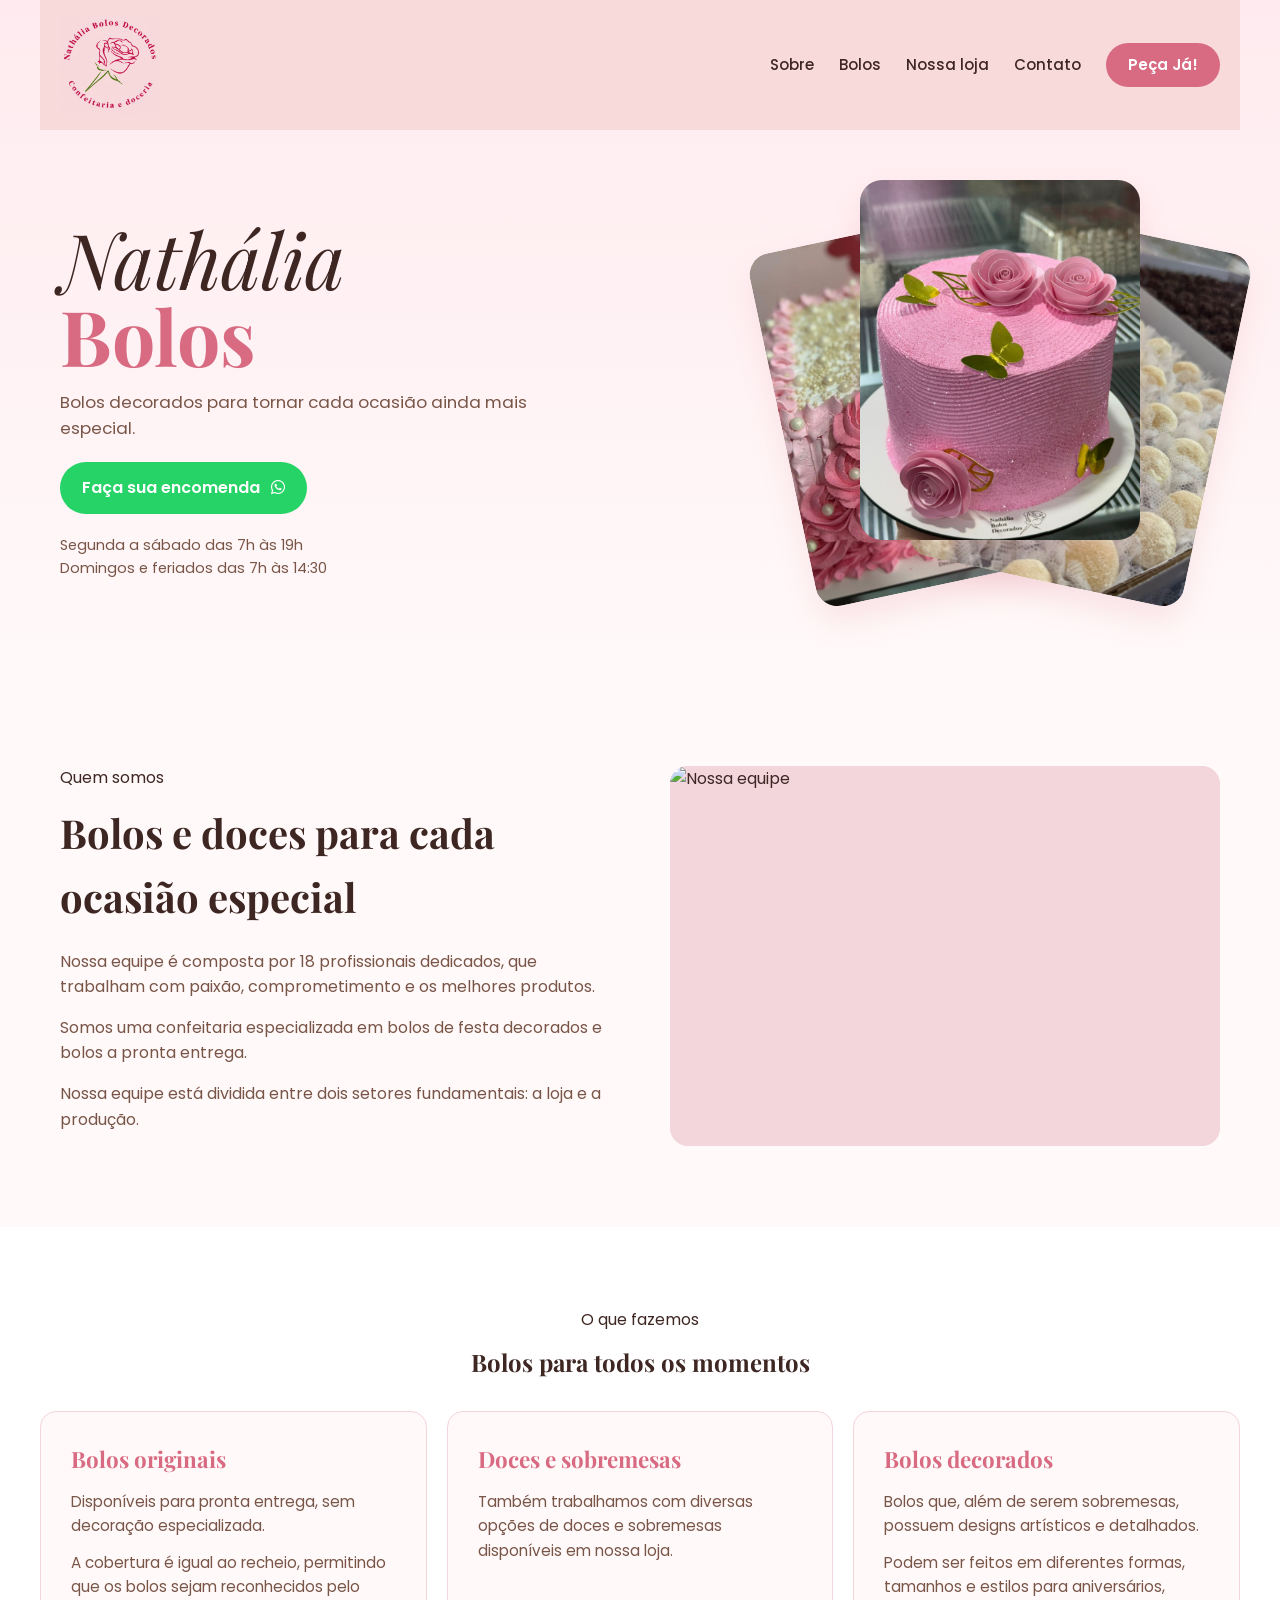
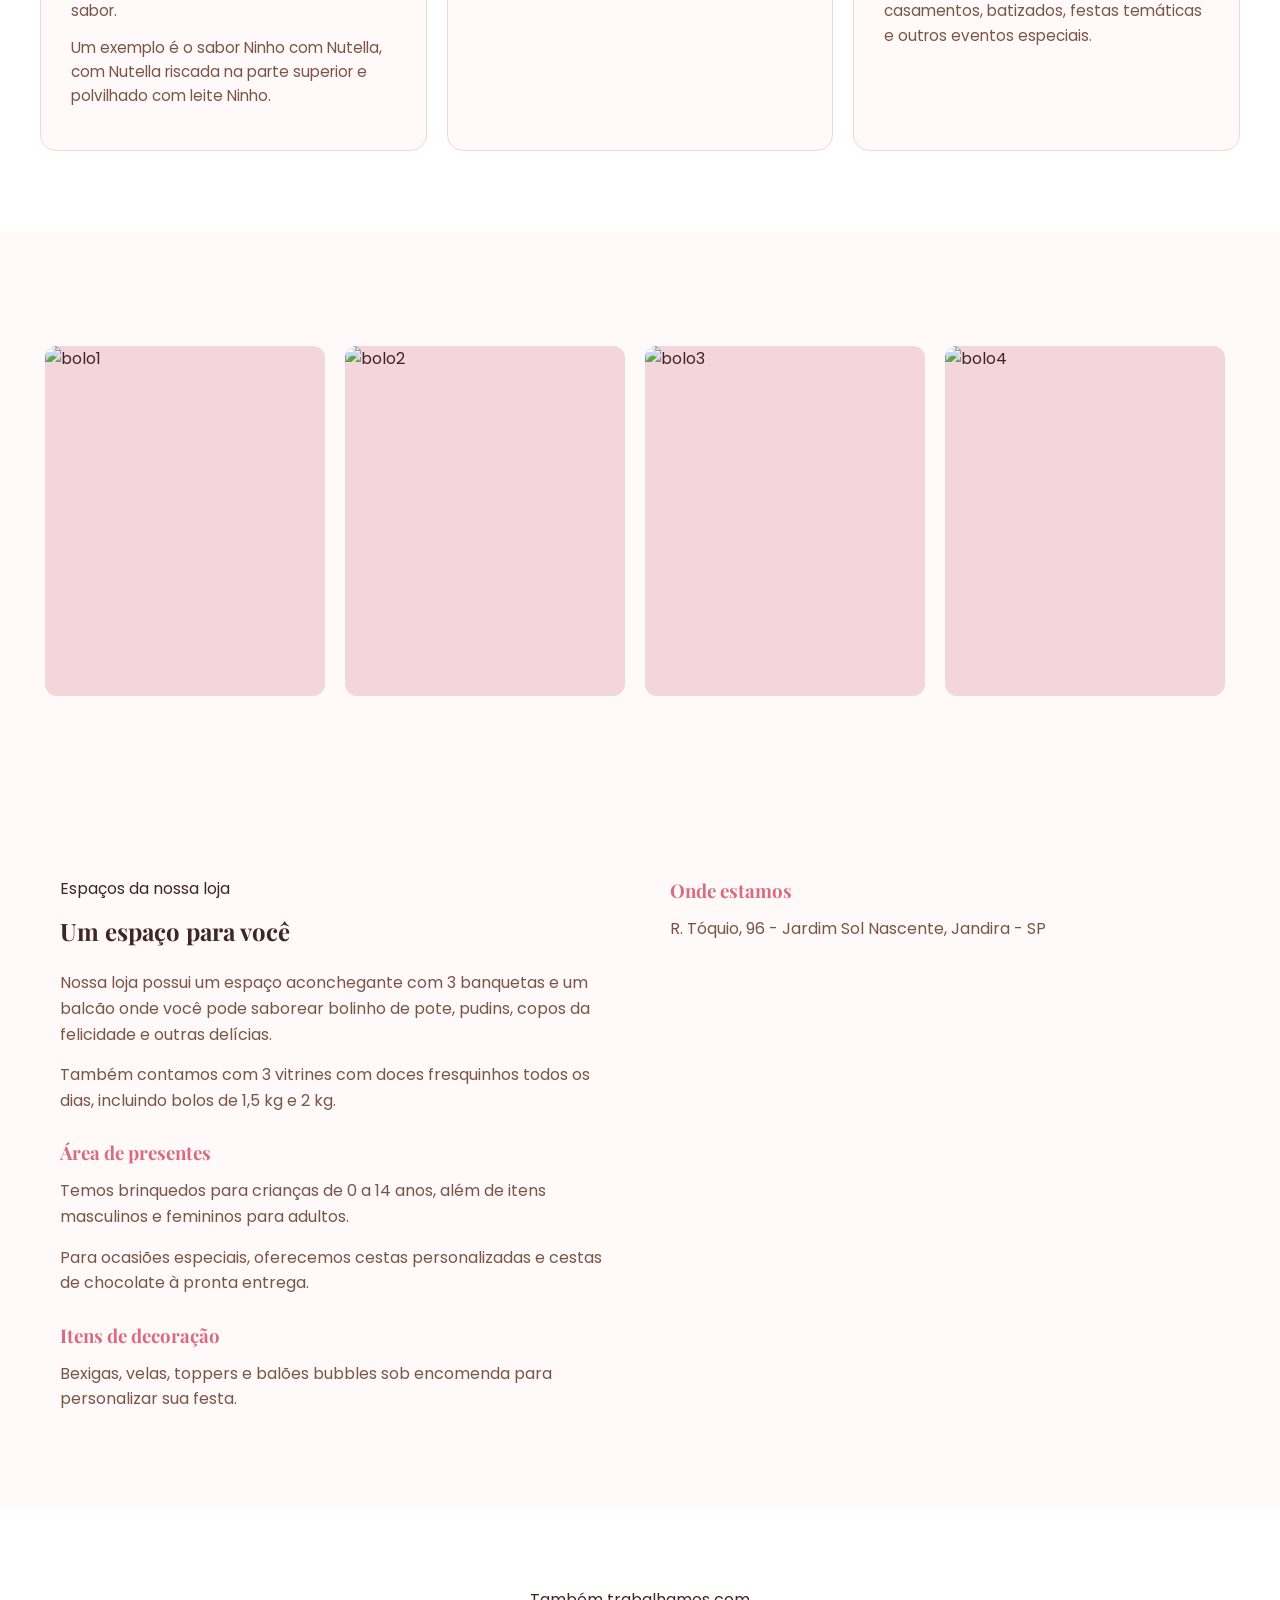
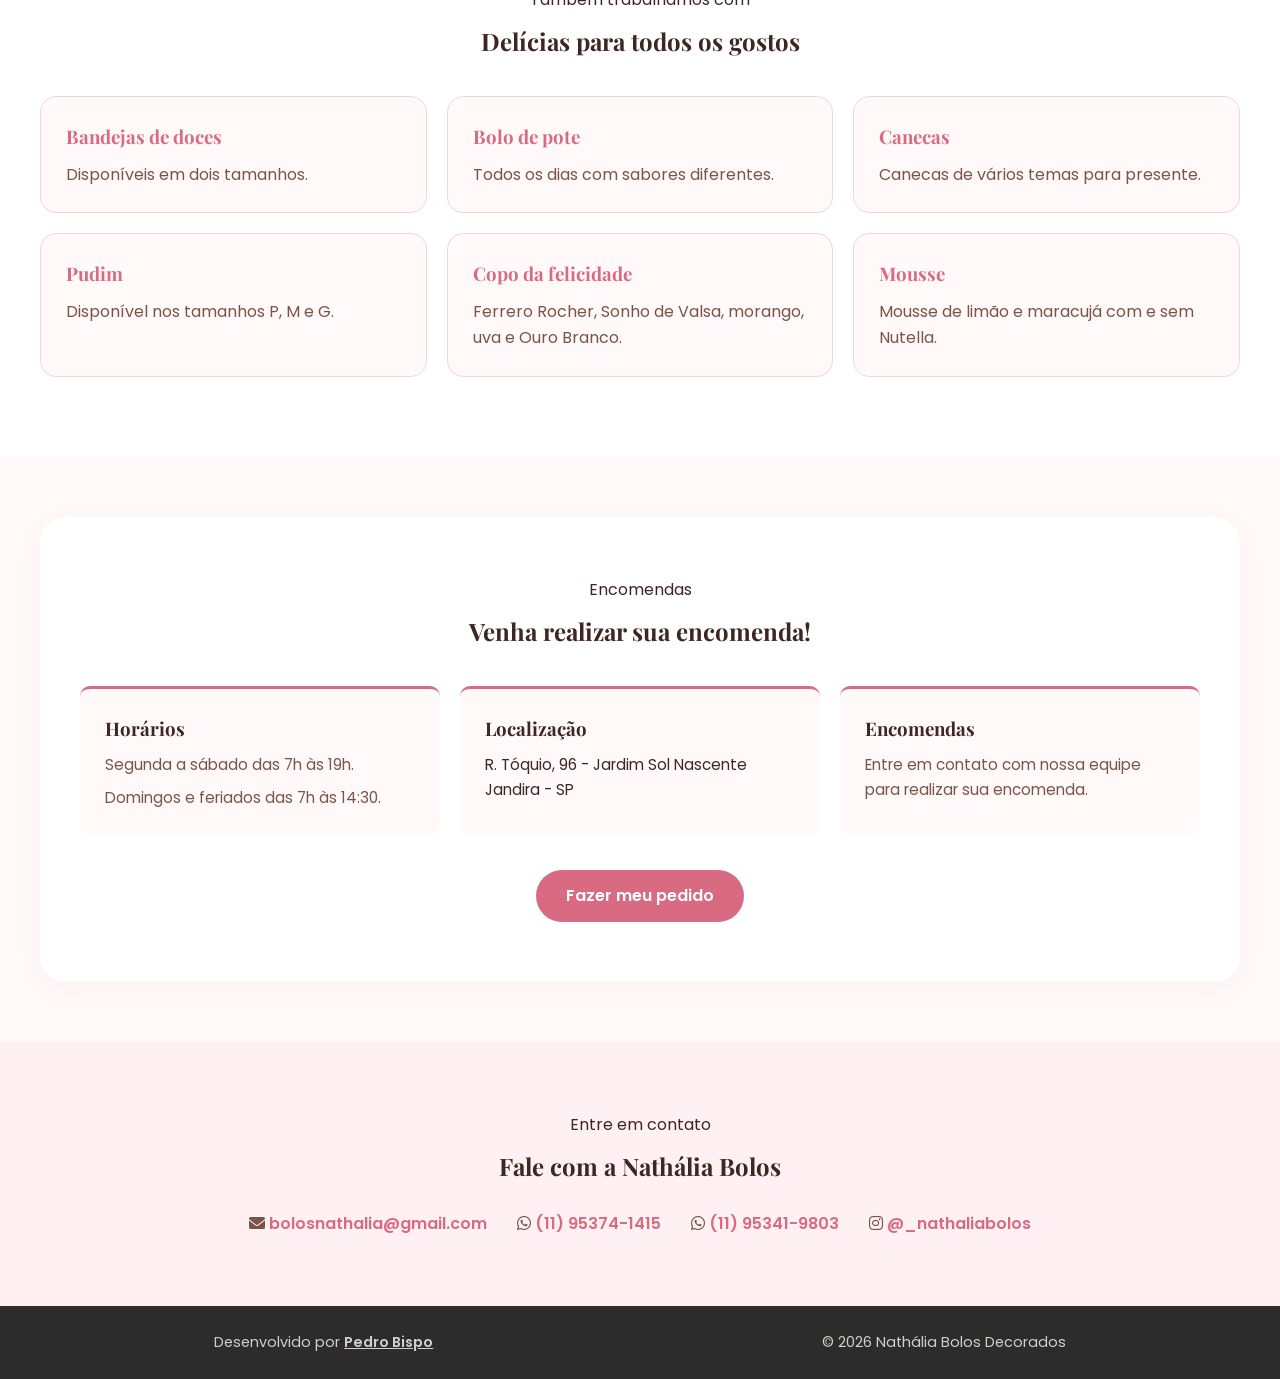
==== index.html @ 6de752cf "reponsividade de .cakes" ====
<!DOCTYPE html>
<html lang="pt-br">

<head>
    <meta charset="UTF-8">
    <meta name="viewport" content="width=device-width, initial-scale=1.0">
    <title>Nathália Bolos Decorados</title>
    <link rel="icon" href="assets/nathalia-bolos-favicon.ico">
    <link rel="stylesheet" href="css/index.css">
    <link rel="stylesheet" href="https://cdnjs.cloudflare.com/ajax/libs/font-awesome/6.0.0-beta3/css/all.min.css">
</head>

<body>

    <header>
        <nav class="navbar-container">
            <div>
                <img src="assets/logo.png" alt="Nathália Bolos" width="100px">
            </div>
            <div>
                <a class="link" href="#sobre">Sobre</a>
                <a class="link" href="#bolos">Bolos</a>
                <a class="link" href="#loja">Nossa loja</a>
                <a class="link" href="#contato">Contato</a>
                <a class="link link-accent" href="#pedido">Peça Já!</a>
            </div>
        </nav>

        <section class="hero">
            <div>
                <div class="hero-tittle">
                    <span>Nathália</span>
                    <span>Bolos</span>
                </div>

                <p>Bolos decorados para tornar cada ocasião ainda mais especial.</p>

                <a class="hero-cta" href="https://wa.me/5511953741415">
                    <div>
                        <p>Faça sua encomenda <i class="fab fa-whatsapp"></i></p>
                    </div>
                </a>

                <p>
                    Segunda a sábado das 7h às 19h<br>
                    Domingos e feriados das 7h às 14:30
                </p>
            </div>

            <div class="hero-cakes">
                <img src="assets/bolo-hero1.png" alt="Bolo decorado">
                <img src="assets/bolo-hero2.png" alt="Bolo decorado">
                <img src="assets/bolo-hero3.png" alt="Bolo decorado">
            </div>
        </section>
    </header>

    <main>
        <!-- SOBRE -->
        <section id="sobre" class="about">
            <div>
                <span>Quem somos</span>
                <h1>Bolos e doces para cada ocasião especial</h1>

                <p>
                    Nossa equipe é composta por 18 profissionais dedicados, que trabalham
                    com paixão, comprometimento e os melhores produtos.
                </p>
                <p>Somos uma confeitaria especializada em bolos de festa decorados e bolos a pronta entrega.</p>
                <p>Nossa equipe está dividida entre dois setores fundamentais: a loja e a produção.</p>
            </div>

            <img src="" alt="Nossa equipe">
        </section>

        <!-- BOLOS -->
        <section id="bolos" class="cakes">
            <span>O que fazemos</span>
            <h2>Bolos para todos os momentos</h2>

            <div>
                <article>
                    <h3>Bolos originais</h3>
                    <p>Disponíveis para pronta entrega, sem decoração especializada.</p>
                    <p>A cobertura é igual ao recheio, permitindo que os bolos sejam reconhecidos pelo sabor.</p>
                    <p>
                        Um exemplo é o sabor Ninho com Nutella, com Nutella riscada
                        na parte superior e polvilhado com leite Ninho.
                    </p>
                </article>

                <article>
                    <h3>Doces e sobremesas</h3>
                    <p>Também trabalhamos com diversas opções de doces e sobremesas disponíveis em nossa loja.</p>
                </article>

                <article>
                    <h3>Bolos decorados</h3>
                    <p>Bolos que, além de serem sobremesas, possuem designs artísticos e detalhados.</p>
                    <p>
                        Podem ser feitos em diferentes formas, tamanhos e estilos para aniversários,
                        casamentos, batizados, festas temáticas e outros eventos especiais.
                    </p>
                </article>
            </div>
        </section>

        <!-- NOSSA LOJA -->
        <section id="loja" class="gallery">

            <div>
                <img src="" alt="bolo1">
                <img src="" alt="bolo2">
                <img src="" alt="bolo3">
                <img src="" alt="bolo4">
            </div>
        </section>

        <!-- INFORMAÇÕES DA LOJA -->
        <section class="info">
            <div>
                <span>Espaços da nossa loja</span>
                <h2>Um espaço para você</h2>
                <p>
                    Nossa loja possui um espaço aconchegante com 3 banquetas e um balcão
                    onde você pode saborear bolinho de pote, pudins, copos da felicidade e outras delícias.
                </p>
                <p>
                    Também contamos com 3 vitrines com doces fresquinhos todos os dias,
                    incluindo bolos de 1,5 kg e 2 kg.
                </p>

                <h3>Área de presentes</h3>
                <p>
                    Temos brinquedos para crianças de 0 a 14 anos, além de itens
                    masculinos e femininos para adultos.
                </p>
                <p>
                    Para ocasiões especiais, oferecemos cestas personalizadas e
                    cestas de chocolate à pronta entrega.
                </p>

                <h3>Itens de decoração</h3>
                <p>Bexigas, velas, toppers e balões bubbles sob encomenda para personalizar sua festa.</p>
            </div>

            <div class="store-map">
                <h3>Onde estamos</h3>
                <p>R. Tóquio, 96 - Jardim Sol Nascente, Jandira - SP</p>

                <iframe
                    src="https://canva-embed.com/api/iframe?url=https%3A%2F%2Fwww.google.com%2Fmaps%3Fq%3Dplace_id%3AChIJsZIQkUkBz5QR0mC6Tm_kxTg&amp;key=462812a26b593f2dbfbfcbb14f6d699a"
                    title="Localização da Nathália Bolos"
                    width="100%"
                    height="400"
                    style="border: 0"
                    loading="lazy"
                    referrerpolicy="no-referrer-when-downgrade"
                    sandbox="allow-same-origin allow-scripts allow-popups allow-forms allow-popups-to-escape-sandbox">
                </iframe>
            </div>
        </section>

        <!-- PRODUTOS -->
        <section class="products">
            <span>Também trabalhamos com</span>
            <h2>Delícias para todos os gostos</h2>

            <div>
                <article>
                    <h3>Bandejas de doces</h3>
                    <p>Disponíveis em dois tamanhos.</p>
                </article>

                <article>
                    <h3>Bolo de pote</h3>
                    <p>Todos os dias com sabores diferentes.</p>
                </article>

                <article>
                    <h3>Canecas</h3>
                    <p>Canecas de vários temas para presente.</p>
                </article>

                <article>
                    <h3>Pudim</h3>
                    <p>Disponível nos tamanhos P, M e G.</p>
                </article>

                <article>
                    <h3>Copo da felicidade</h3>
                    <p>Ferrero Rocher, Sonho de Valsa, morango, uva e Ouro Branco.</p>
                </article>

                <article>
                    <h3>Mousse</h3>
                    <p>Mousse de limão e maracujá com e sem Nutella.</p>
                </article>
            </div>
        </section>

        <!-- PEDIDO -->
        <section id="pedido" class="order">
            <span>Encomendas</span>
            <h2>Venha realizar sua encomenda!</h2>

            <div>
                <article>
                    <h3>Horários</h3>
                    <p>Segunda a sábado das 7h às 19h.</p>
                    <p>Domingos e feriados das 7h às 14:30.</p>
                </article>

                <article>
                    <h3>Localização</h3>
                    <address>
                        R. Tóquio, 96 - Jardim Sol Nascente<br>
                        Jandira - SP
                    </address>
                </article>

                <article>
                    <h3>Encomendas</h3>
                    <p>Entre em contato com nossa equipe para realizar sua encomenda.</p>
                </article>
            </div>

            <a href="https://wa.me/5511953741415">Fazer meu pedido</a>
        </section>

        <!-- CONTATO -->
        <section id="contato" class="contact">
            <span>Entre em contato</span>
            <h2>Fale com a Nathália Bolos</h2>

            <div>
                <p>
                    <i class="fas fa-envelope"></i>
                    <a href="mailto:bolosnathalia@gmail.com">bolosnathalia@gmail.com</a>
                </p>
                <p>
                    <i class="fab fa-whatsapp"></i>
                    <a href="https://wa.me/5511953741415" target="_blank">(11) 95374-1415</a>
                </p>
                <p>
                    <i class="fab fa-whatsapp"></i>
                    <a href="https://wa.me/5511953419803" target="_blank">(11) 95341-9803</a>
                </p>
                <p>
                    <i class="fab fa-instagram"></i>
                    <a href="https://www.instagram.com/_nathaliabolos" target="_blank">@_nathaliabolos</a>
                </p>
            </div>
        </section>
    </main>

    <footer>
        <p> Desenvolvido por <a href="https://pedro-bispo.vercel.app/index.html" target="_blank">Pedro Bispo</a></p>
        <p>© 2026 Nathália Bolos Decorados</p>
    </footer>

</body>

</html>
---- css/index.css ----
@import url("main.css");

/* ================================
   HEADER & NAVBAR
================================ */

header {
    background: linear-gradient(180deg, #FFEBEF 0%, var(--background) 100%);
}

.navbar-container {
    max-width: var(--max-width);
    margin: 0 auto;
    padding: 15px 20px;
    display: flex;
    align-items: center;
    justify-content: space-between;
    background-color: #F8DADB;
}

.navbar-container img {
    width: 100px;
}

.navbar-container > div:last-child {
    display: flex;
    align-items: center;
    gap: 25px;
}

.link {
    font-size: 15px;
    font-weight: 500;
    transition: color var(--transition);
}

.link:hover {
    color: var(--primary);
}

.link-accent {
    padding: 10px 22px;
    border-radius: 50px;
    background-color: var(--primary);
    color: var(--white);
    font-weight: 600;
    transition: background-color var(--transition), transform var(--transition);
}

.link-accent:hover {
    background-color: var(--primary-dark);
    color: var(--white);
    transform: translateY(-2px);
}


/* ================================
   HERO
================================ */

.hero {
    max-width: var(--max-width);
    margin: 0 auto;
    padding: 50px 20px 65px;
    display: flex;
    align-items: center;
    justify-content: space-between;
    gap: 50px;
}

.hero > div:first-child {
    flex: 1;
}

.hero-tittle {
    display: flex;
    flex-direction: column;
    margin-bottom: 15px;
    font-family: var(--font-title);
    font-size: clamp(3.5rem, 6vw, 5rem);
    line-height: 1;
}

.hero-tittle span:first-child {
    color: var(--text);
    font-style: italic;
}

.hero-tittle span:last-child {
    color: var(--primary);
    font-weight: 700;
}

.hero > div:first-child > p {
    max-width: 480px;
    margin-bottom: 20px;
    font-size: 1.05rem;
}

.hero > div:first-child > p:last-child {
    margin-top: 20px;
    margin-bottom: 0;
    font-size: 0.9rem;
}


/* ================================
   HERO CTA
================================ */

.hero-cta {
    display: inline-block;
}

.hero-cta div {
    display: inline-flex;
    align-items: center;
    padding: 13px 22px;
    border-radius: 50px;
    background-color: #25D366;
    color: var(--white);
    transition: background-color var(--transition), transform var(--transition);
}

.hero-cta:hover div {
    background-color: #1EBE5D;
    transform: translateY(-2px);
}

.hero-cta p {
    margin: 0;
    color: var(--white);
    font-size: 1rem;
    font-weight: 600;
}

.hero-cta i {
    margin-left: 7px;
}


/* ================================
   HERO BOLOS
================================ */

.hero-cakes {
    position: relative;
    flex: 0 0 440px;
    width: 440px;
    height: 440px;
}

.hero-cakes img {
    position: absolute;
    width: 280px;
    height: 360px;
    object-fit: cover;
    border-radius: 22px;
    box-shadow: 0 15px 30px rgba(216, 107, 130, 0.15);
    transition: transform var(--transition);
}

.hero-cakes img:nth-child(1) {
    left: 0;
    top: 45px;
    transform: rotate(-12deg);
}

.hero-cakes img:nth-child(2) {
    left: 80px;
    top: 0;
    z-index: 2;
}

.hero-cakes img:nth-child(3) {
    right: 0;
    top: 45px;
    transform: rotate(12deg);
}

.hero-cakes img:nth-child(1):hover {
    transform: rotate(-12deg) translateY(-8px);
    z-index: 3;
}

.hero-cakes img:nth-child(2):hover {
    transform: translateY(-8px);
    z-index: 3;
}

.hero-cakes img:nth-child(3):hover {
    transform: rotate(12deg) translateY(-8px);
    z-index: 3;
}


/* ================================
   SOBRE
================================ */

.about {
    max-width: var(--max-width);
    margin: 0 auto;
    padding: 80px 20px;
    display: grid;
    grid-template-columns: 1fr 1fr;
    align-items: center;
    gap: 60px;
}

.about h1 {
    margin: 10px 0 20px;
    font-size: 2.5rem;
}

.about p {
    margin-bottom: 15px;
}

.about img {
    width: 100%;
    height: 380px;
    object-fit: cover;
    border-radius: 18px;
    background-color: var(--border);
}


/* ================================
   BOLOS
================================ */

.cakes {
    padding: 80px 20px;
    background-color: var(--background-secondary);
    text-align: center;
}

.cakes > h2 {
    margin-top: 10px;
}

.cakes > div {
    max-width: var(--max-width);
    margin: 30px auto 0;
    display: grid;
    grid-template-columns: repeat(3, 1fr);
    gap: 20px;
    text-align: left;
}

.cakes article {
    padding: 30px;
    border: 1px solid var(--border);
    border-radius: 16px;
    background-color: var(--background);
}

.cakes article h3 {
    margin-bottom: 12px;
    color: var(--primary);
    font-size: 1.4rem;
}

.cakes article p {
    margin-bottom: 12px;
    font-size: 0.95rem;
}


/* ================================
   GALERIA
================================ */

.gallery {
    padding: 80px 20px;
}

.gallery > div {
    max-width: var(--max-width);
    margin: 30px auto 0;
    display: flex;
    gap: 20px;
    overflow-x: auto;
    overflow-y: hidden;
    padding: 5px 5px 20px;
    scroll-snap-type: x mandatory;
    scrollbar-width: thin;
}

.gallery > div::-webkit-scrollbar {
    height: 7px;
}

.gallery > div::-webkit-scrollbar-track {
    background-color: #F5E5E8;
    border-radius: 10px;
}

.gallery > div::-webkit-scrollbar-thumb {
    background-color: var(--primary);
    border-radius: 10px;
}

.gallery img {
    flex: 0 0 280px;
    width: 280px;
    height: 350px;
    object-fit: cover;
    border-radius: 12px;
    background-color: var(--border);
    scroll-snap-align: start;
    transition: transform var(--transition);
}

.gallery img:hover {
    transform: scale(1.02);
}


/* ================================
   INFORMAÇÕES DA LOJA
================================ */

.info {
    max-width: var(--max-width);
    margin: 0 auto;
    padding: 80px 20px;
    display: grid;
    grid-template-columns: 1fr 1fr;
    align-items: start;
    gap: 60px;
}

.info h2 {
    margin: 10px 0 20px;
}

.info h3 {
    margin: 25px 0 10px;
    color: var(--primary);
}

.info h3:first-child {
    margin-top: 0;
}

.info p {
    margin-bottom: 15px;
}

.store-map iframe {
    width: 100%;
    height: 350px;
    border: 0;
    border-radius: 15px;
}

.store-map h3 {
    margin-top: 0;
    color: var(--primary);
}

.store-map p {
    margin-bottom: 20px;
}


/* ================================
   PRODUTOS
================================ */

.products {
    padding: 80px 20px;
    background-color: var(--background-secondary);
    text-align: center;
}

.products h2 {
    margin: 10px 0 35px;
}

.products > div {
    max-width: var(--max-width);
    margin: 0 auto;
    display: grid;
    grid-template-columns: repeat(3, 1fr);
    gap: 20px;
    text-align: left;
}

.products article {
    padding: 25px;
    border: 1px solid var(--border);
    border-radius: 16px;
    background-color: var(--background);
}

.products article h3 {
    margin-bottom: 10px;
    color: var(--primary);
}


/* ================================
   PEDIDO
================================ */

.order {
    max-width: var(--max-width);
    margin: 60px auto;
    padding: 60px 40px;
    border-radius: 25px;
    background-color: var(--background-secondary);
    text-align: center;
    box-shadow: 0 8px 25px rgba(216, 107, 130, 0.06);
}

.order h2 {
    margin-top: 10px;
}

.order > div {
    display: grid;
    grid-template-columns: repeat(3, 1fr);
    gap: 20px;
    margin: 35px 0;
    text-align: left;
}

.order article {
    padding: 25px;
    border-top: 3px solid var(--primary);
    border-radius: 10px;
    background-color: var(--background);
}

.order article h3 {
    margin-bottom: 10px;
}

.order article p,
.order article address {
    font-size: 0.95rem;
}

.order article p + p {
    margin-top: 8px;
}

.order > a {
    display: inline-block;
    padding: 13px 30px;
    border-radius: 50px;
    background-color: var(--primary);
    color: var(--white);
    font-weight: 600;
    transition: background-color var(--transition), transform var(--transition);
}

.order > a:hover {
    background-color: var(--primary-dark);
    transform: translateY(-2px);
}


/* ================================
   CONTATO
================================ */

.contact {
    padding: 70px 20px;
    background-color: #FFF0F3;
    text-align: center;
}

.contact h2 {
    margin-top: 10px;
}

.contact > div {
    display: flex;
    justify-content: center;
    flex-wrap: wrap;
    gap: 30px;
    margin-top: 25px;
}

.contact p {
    margin: 0;
}

.contact a {
    color: var(--primary);
    font-weight: 600;
}

.contact a:hover {
    text-decoration: underline;
}


/* ================================
   FOOTER
================================ */

footer {
    padding: 25px 20px;
    display: flex;
    justify-content: space-around;
    background-color: #2C2C2C;
    text-align: center;
}

footer p {
    margin: 0;
    color: #D7CCC8;
    font-size: 0.9rem;
}

footer a {
    color: #D7CCC8;
    font-weight: 600;
    text-decoration: underline;
}


/* ================================
   RESPONSIVIDADE
================================ */

@media (max-width: 900px) {
    .hero {
        flex-direction: column;
        text-align: center;
    }

    .hero > div:first-child > p {
        margin-left: auto;
        margin-right: auto;
    }

    .hero-cakes {
        flex: none;
    }

    .about,
    .info {
        grid-template-columns: 1fr;
        text-align: center;
    }

    .about img {
        max-width: 500px;
        margin: 0 auto;
    }

    .products > div {
        grid-template-columns: repeat(2, 1fr);
    }

    .order > div {
        grid-template-columns: 1fr 1fr;
    }
}


@media (max-width: 600px) {
    .navbar-container {
        flex-direction: column;
        gap: 15px;
    }

    .navbar-container > div:last-child {
        display: flex;
        flex-wrap: wrap;
        justify-content: center;
        gap: 10px 15px;
    }

    .navbar-container .link {
        font-size: 0.9rem;
    }

    .hero {
        padding: 40px 20px 55px;
    }

    .hero-tittle {
        font-size: 3.3rem;
    }

    .hero-cakes {
        width: 330px;
        height: 340px;
    }

    .hero-cakes img {
        width: 210px;
        height: 280px;
    }

    .hero-cakes img:nth-child(1) {
        left: 0;
        top: 35px;
    }

    .hero-cakes img:nth-child(2) {
        left: 60px;
        top: 0;
    }

    .hero-cakes img:nth-child(3) {
        right: 0;
        top: 35px;
    }

    .about,
    .gallery,
    .info,
    .products,
    .cakes {
        padding: 60px 20px;
    }

    .cakes article {
        flex-basis: 280px;
    }

    .products > div {
        grid-template-columns: 1fr;
    }

    .gallery img {
        flex-basis: 250px;
        width: 250px;
        height: 300px;
    }

    .order {
        margin: 30px 15px;
        padding: 50px 20px;
    }

    .order > div {
        grid-template-columns: 1fr;
    }

    .contact > div {
        flex-direction: column;
        gap: 15px;
    }

    footer {
        flex-direction: column;
        gap: 10px;
    }
}


@media (max-width: 400px) {
    .hero-tittle {
        font-size: 2.8rem;
    }

    .hero-cakes {
        width: 290px;
        height: 310px;
    }

    .hero-cakes img {
        width: 185px;
        height: 250px;
    }

    .hero-cakes img:nth-child(2) {
        left: 52px;
    }
}

@media (max-width: 600px) {
    .cakes > div {
        display: flex;
        gap: 20px;
        overflow-x: auto;
        padding: 10px 5px 25px;
        scroll-snap-type: x mandatory;
    }

    .cakes > div::-webkit-scrollbar {
        height: 7px;
    }

    .cakes > div::-webkit-scrollbar-track {
        background-color: #F5E5E8;
        border-radius: 10px;
    }

    .cakes > div::-webkit-scrollbar-thumb {
        background-color: var(--border);
        border-radius: 10px;
    }

    .cakes article {
        flex: 0 0 280px;
        scroll-snap-align: start;
    }
}
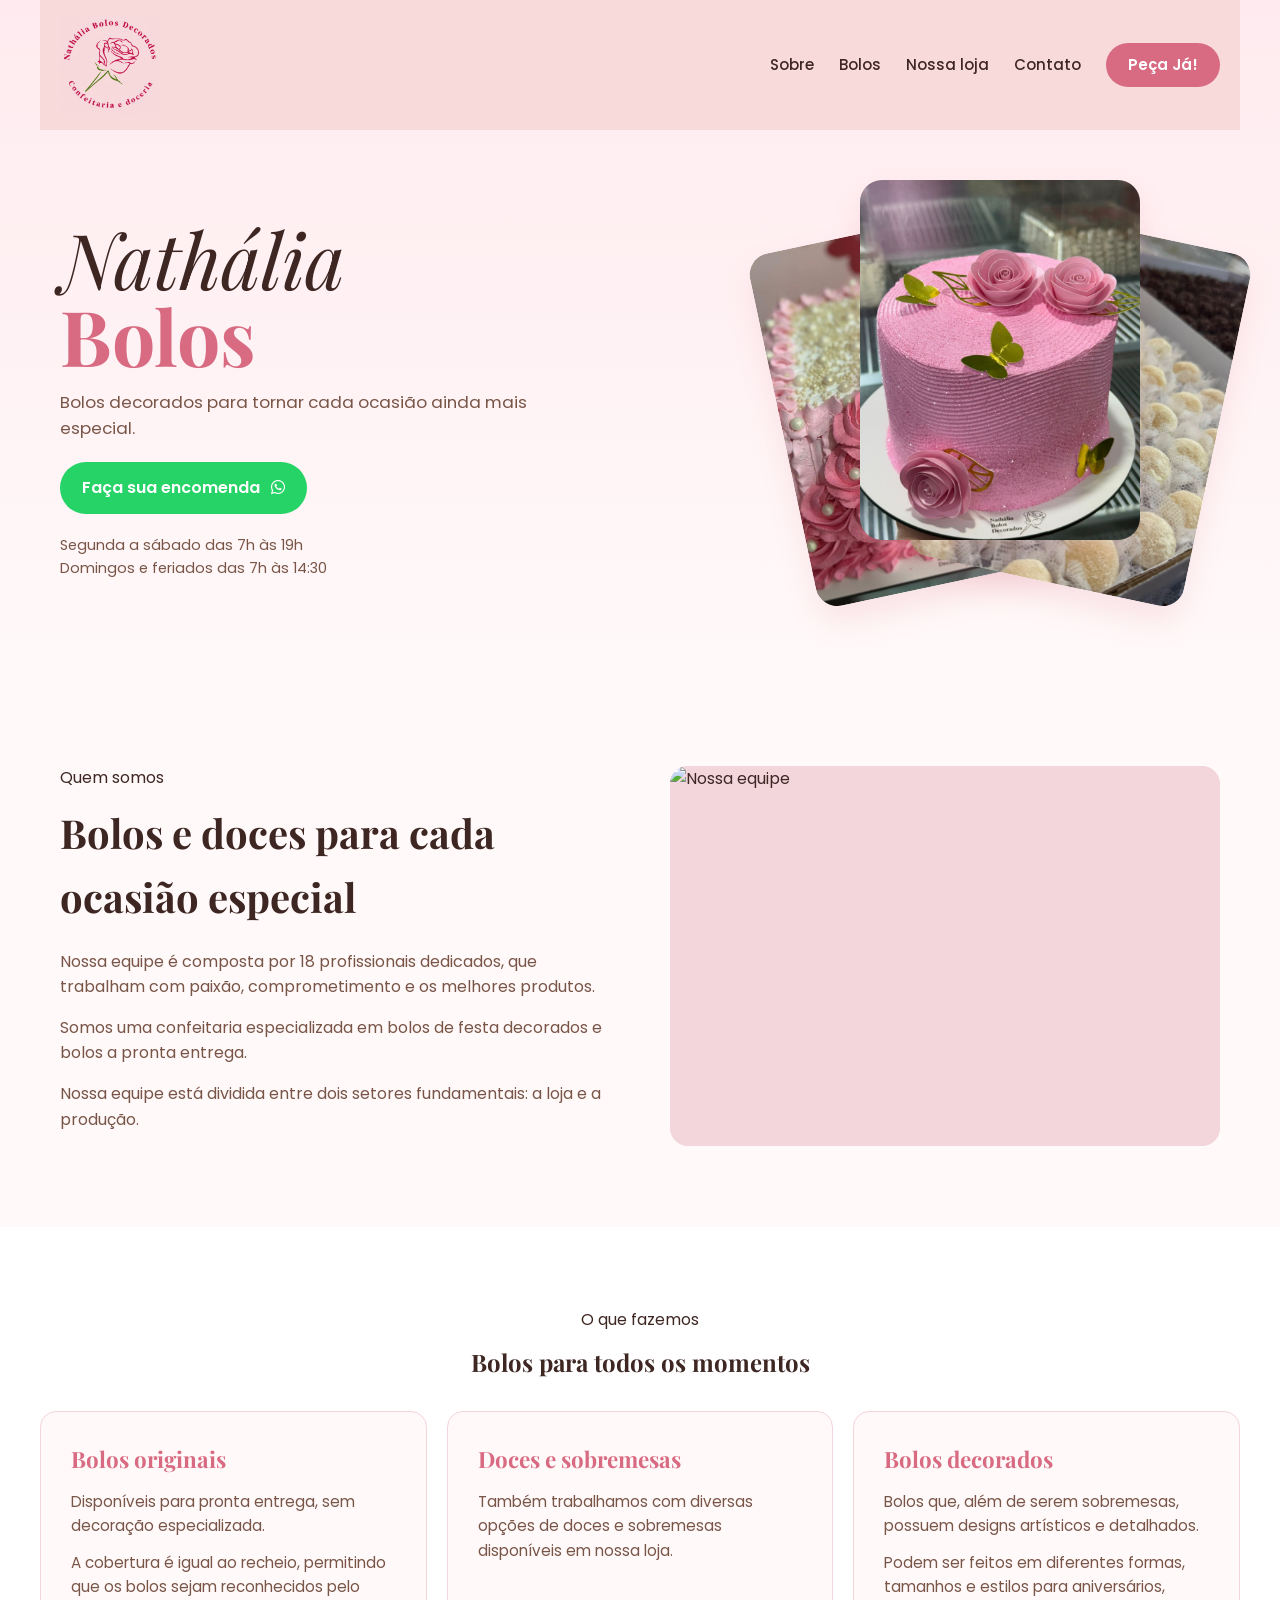
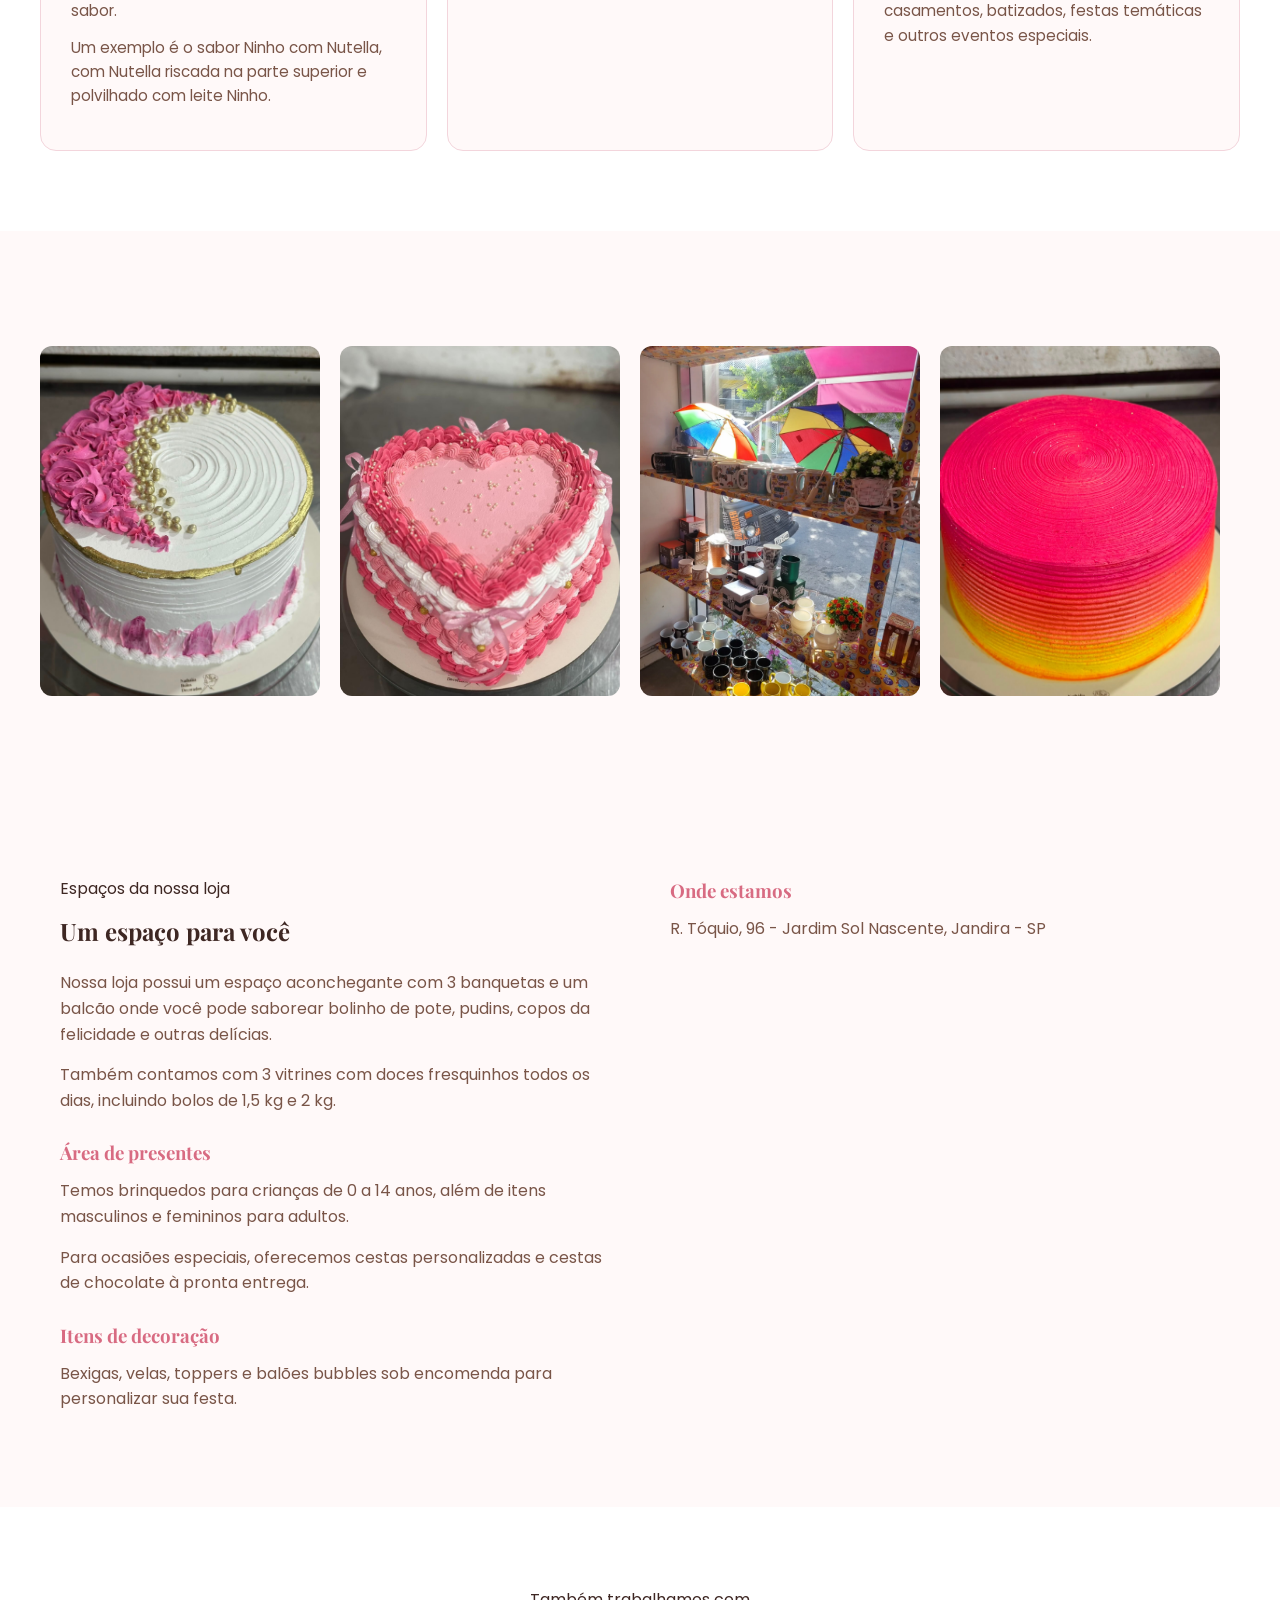
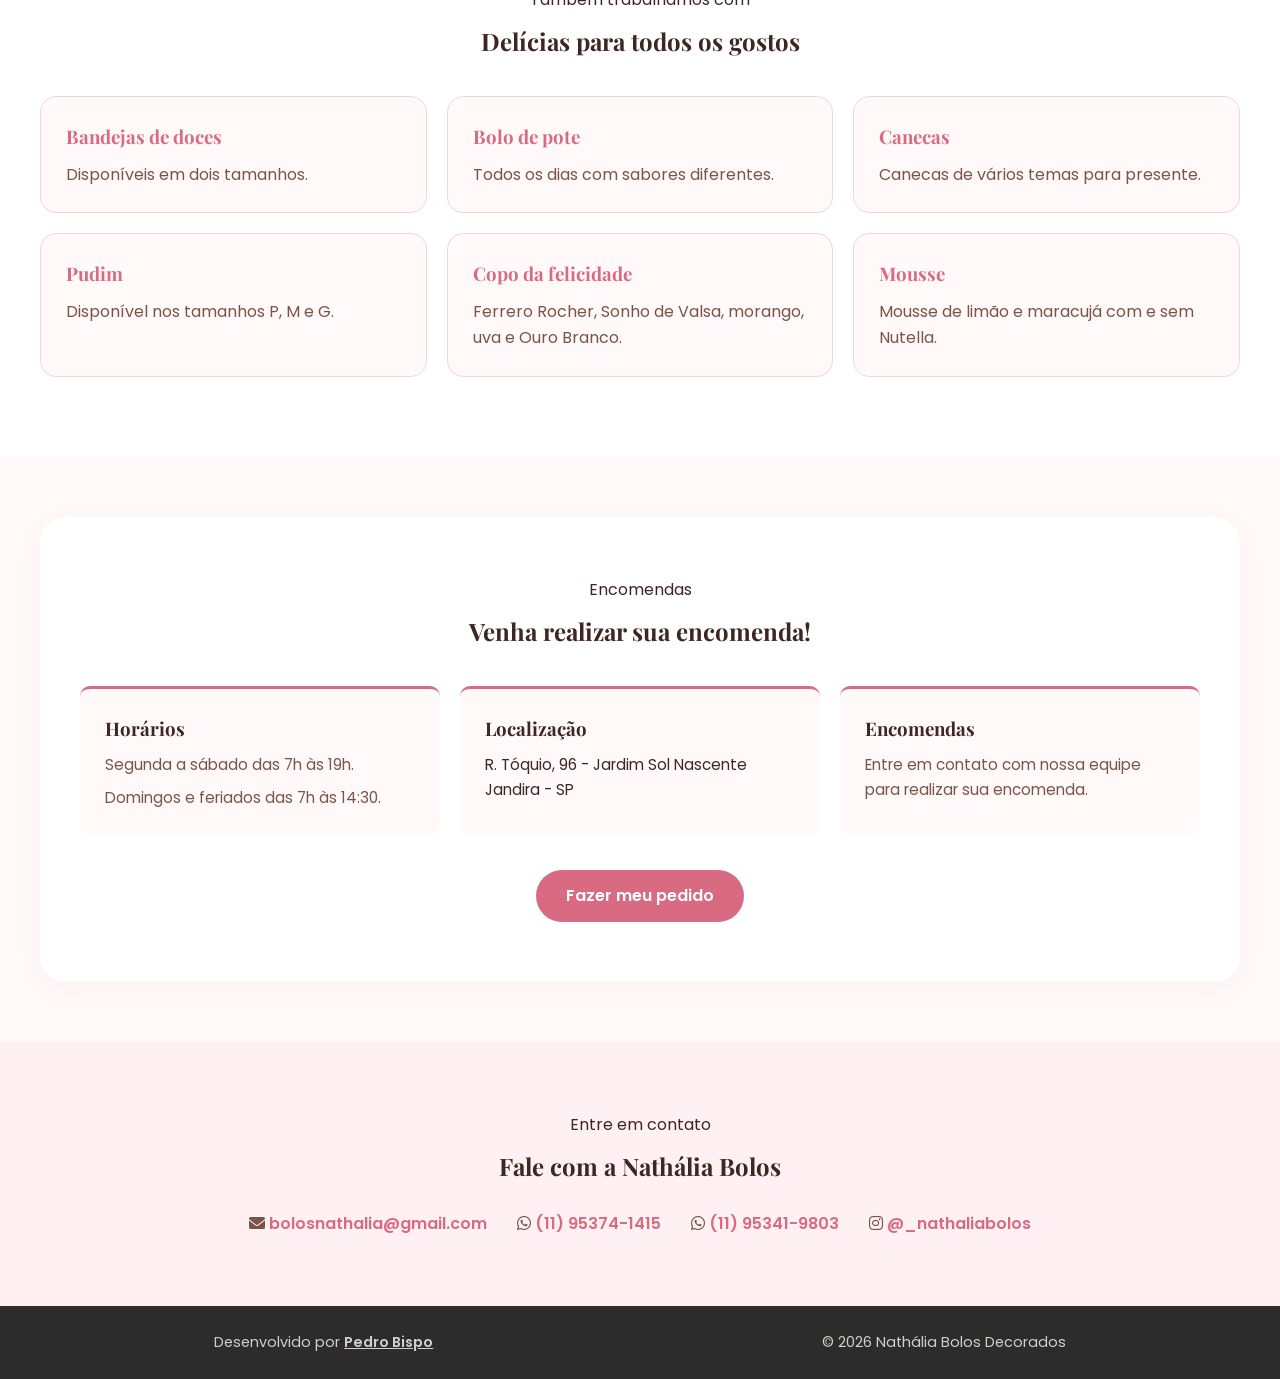
==== commit 5e5d91ab: "Imagens" ====
--- a/index.html
+++ b/index.html
@@ -109,10 +109,12 @@
         <section id="loja" class="gallery">
 
             <div>
-                <img src="" alt="bolo1">
-                <img src="" alt="bolo2">
-                <img src="" alt="bolo3">
-                <img src="" alt="bolo4">
+                <img src="assets/bolo-gallery1.png" alt="bolo1">
+                <img src="assets/bolo-gallery2.png" alt="bolo2">
+                <img src="assets/bolo-gallery3.png" alt="bolo3">
+                <img src="assets/bolo-gallery4.png" alt="bolo4">
+                <img src="assets/bolo-gallery5.png" alt="bolo5">
+                <img src="assets/bolo-gallery6.png" alt="bolo6">
             </div>
         </section>
 
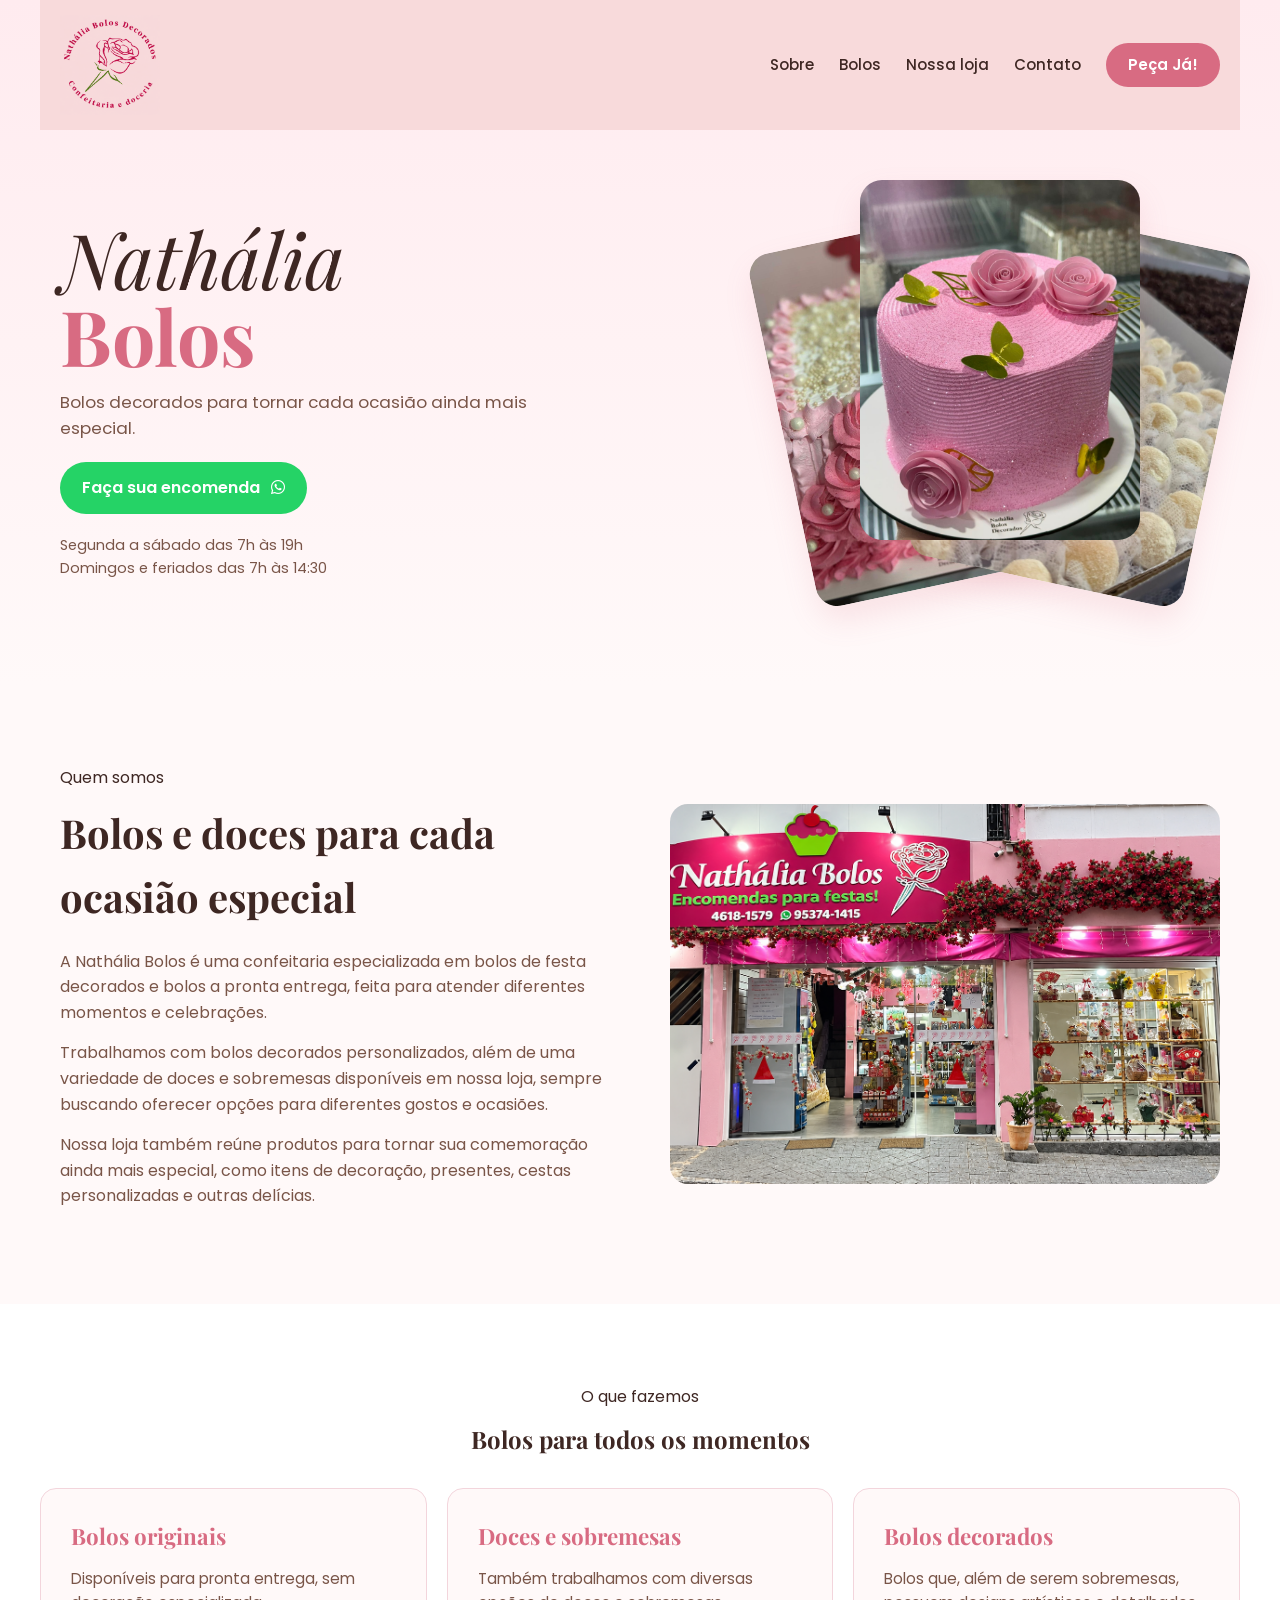
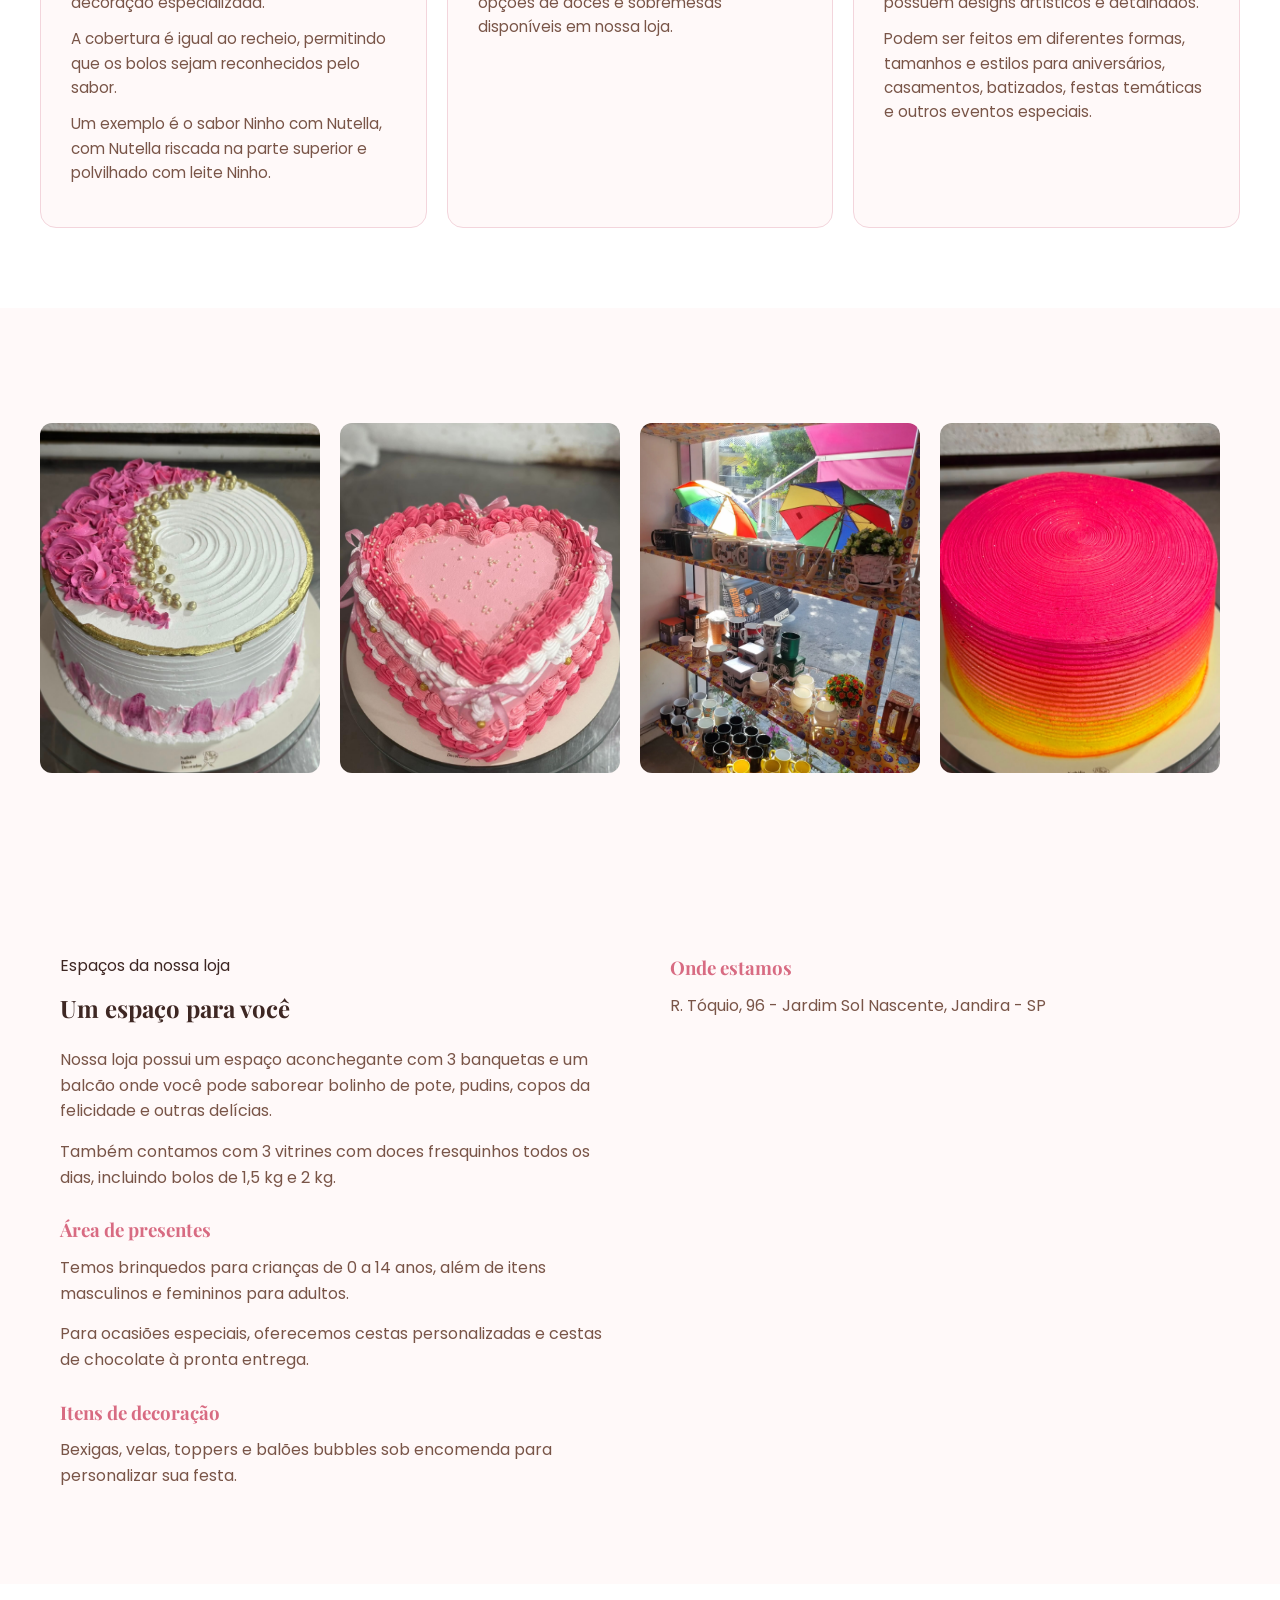
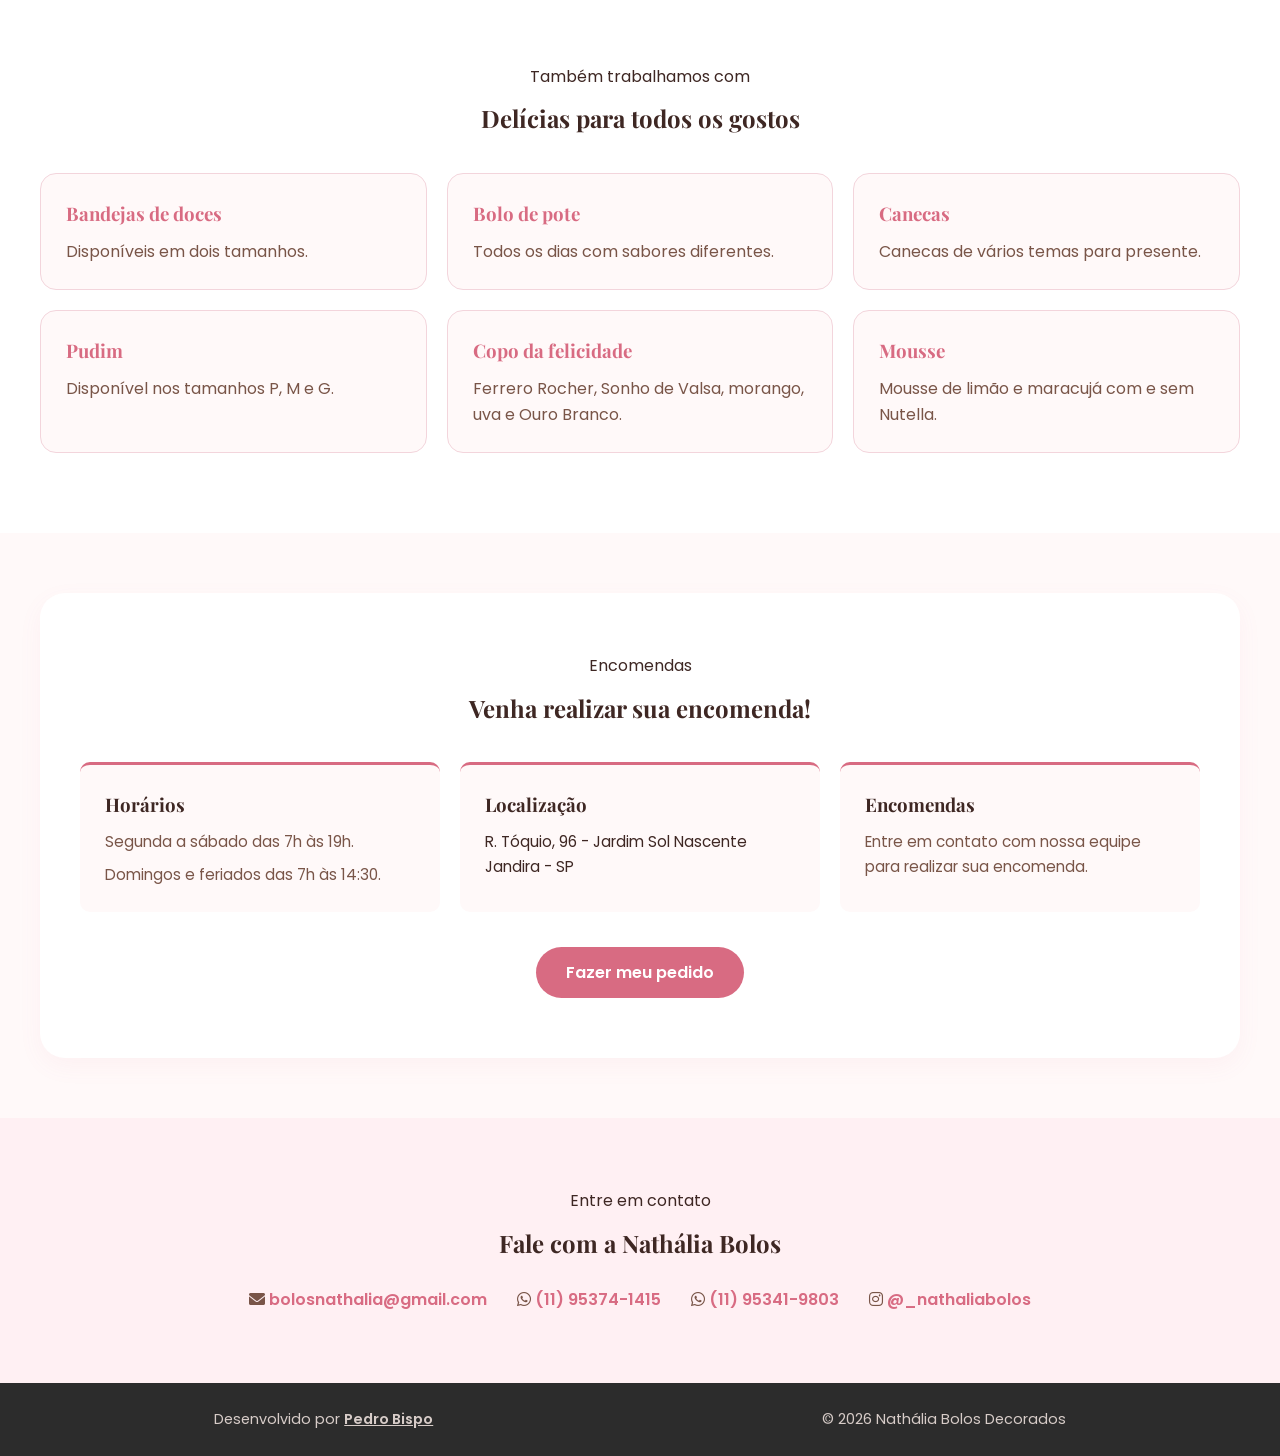
==== commit 05bb0ec5: "Apresentavel" ====
--- a/index.html
+++ b/index.html
@@ -62,15 +62,12 @@
                 <span>Quem somos</span>
                 <h1>Bolos e doces para cada ocasião especial</h1>
 
-                <p>
-                    Nossa equipe é composta por 18 profissionais dedicados, que trabalham
-                    com paixão, comprometimento e os melhores produtos.
-                </p>
-                <p>Somos uma confeitaria especializada em bolos de festa decorados e bolos a pronta entrega.</p>
-                <p>Nossa equipe está dividida entre dois setores fundamentais: a loja e a produção.</p>
-            </div>
-
-            <img src="" alt="Nossa equipe">
+                <p>A Nathália Bolos é uma confeitaria especializada em bolos de festa decorados e bolos a pronta entrega, feita para atender diferentes momentos e celebrações.</p>
+                <p>Trabalhamos com bolos decorados personalizados, além de uma variedade de doces e sobremesas disponíveis em nossa loja, sempre buscando oferecer opções para diferentes gostos e ocasiões.</p>
+                <p>Nossa loja também reúne produtos para tornar sua comemoração ainda mais especial, como itens de decoração, presentes, cestas personalizadas e outras delícias.</p>
+            </div>
+
+            <img src="assets/loja.png" alt="loja da Nathália Bolos">
         </section>
 
         <!-- BOLOS -->
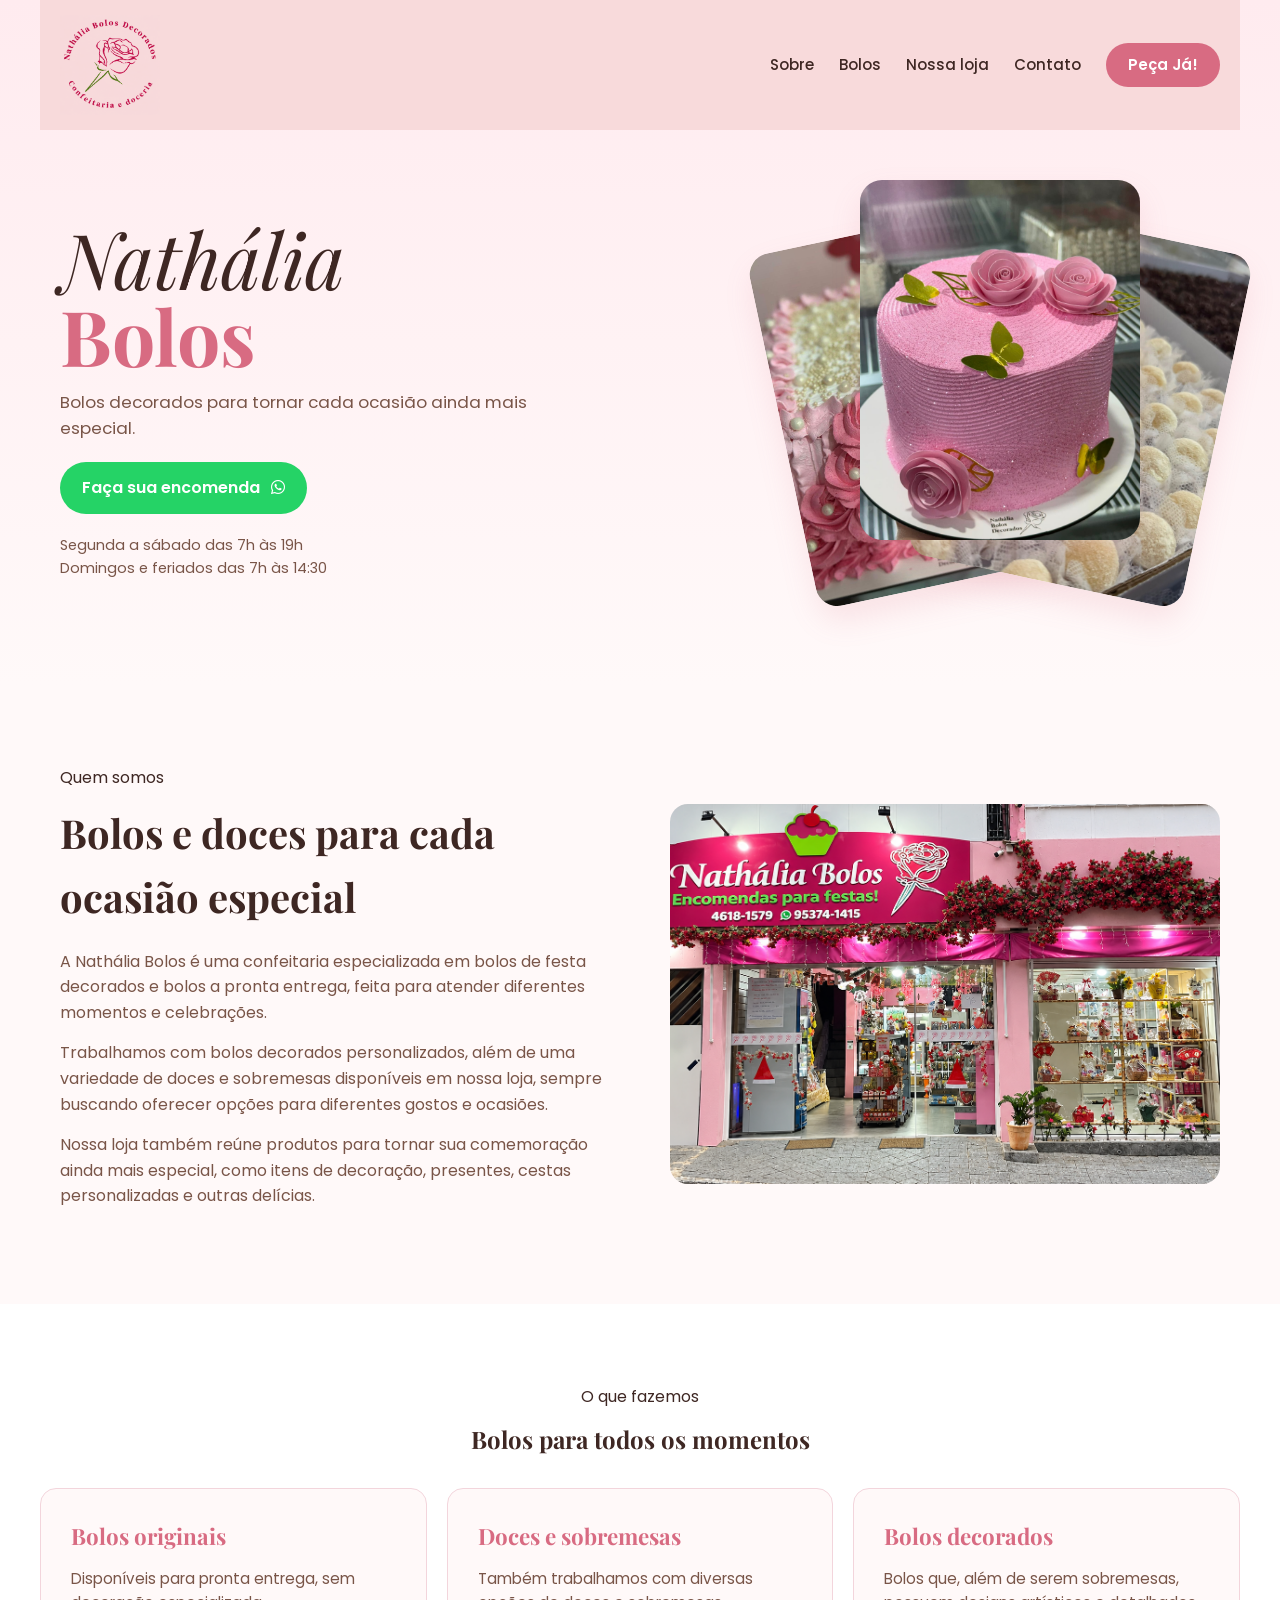
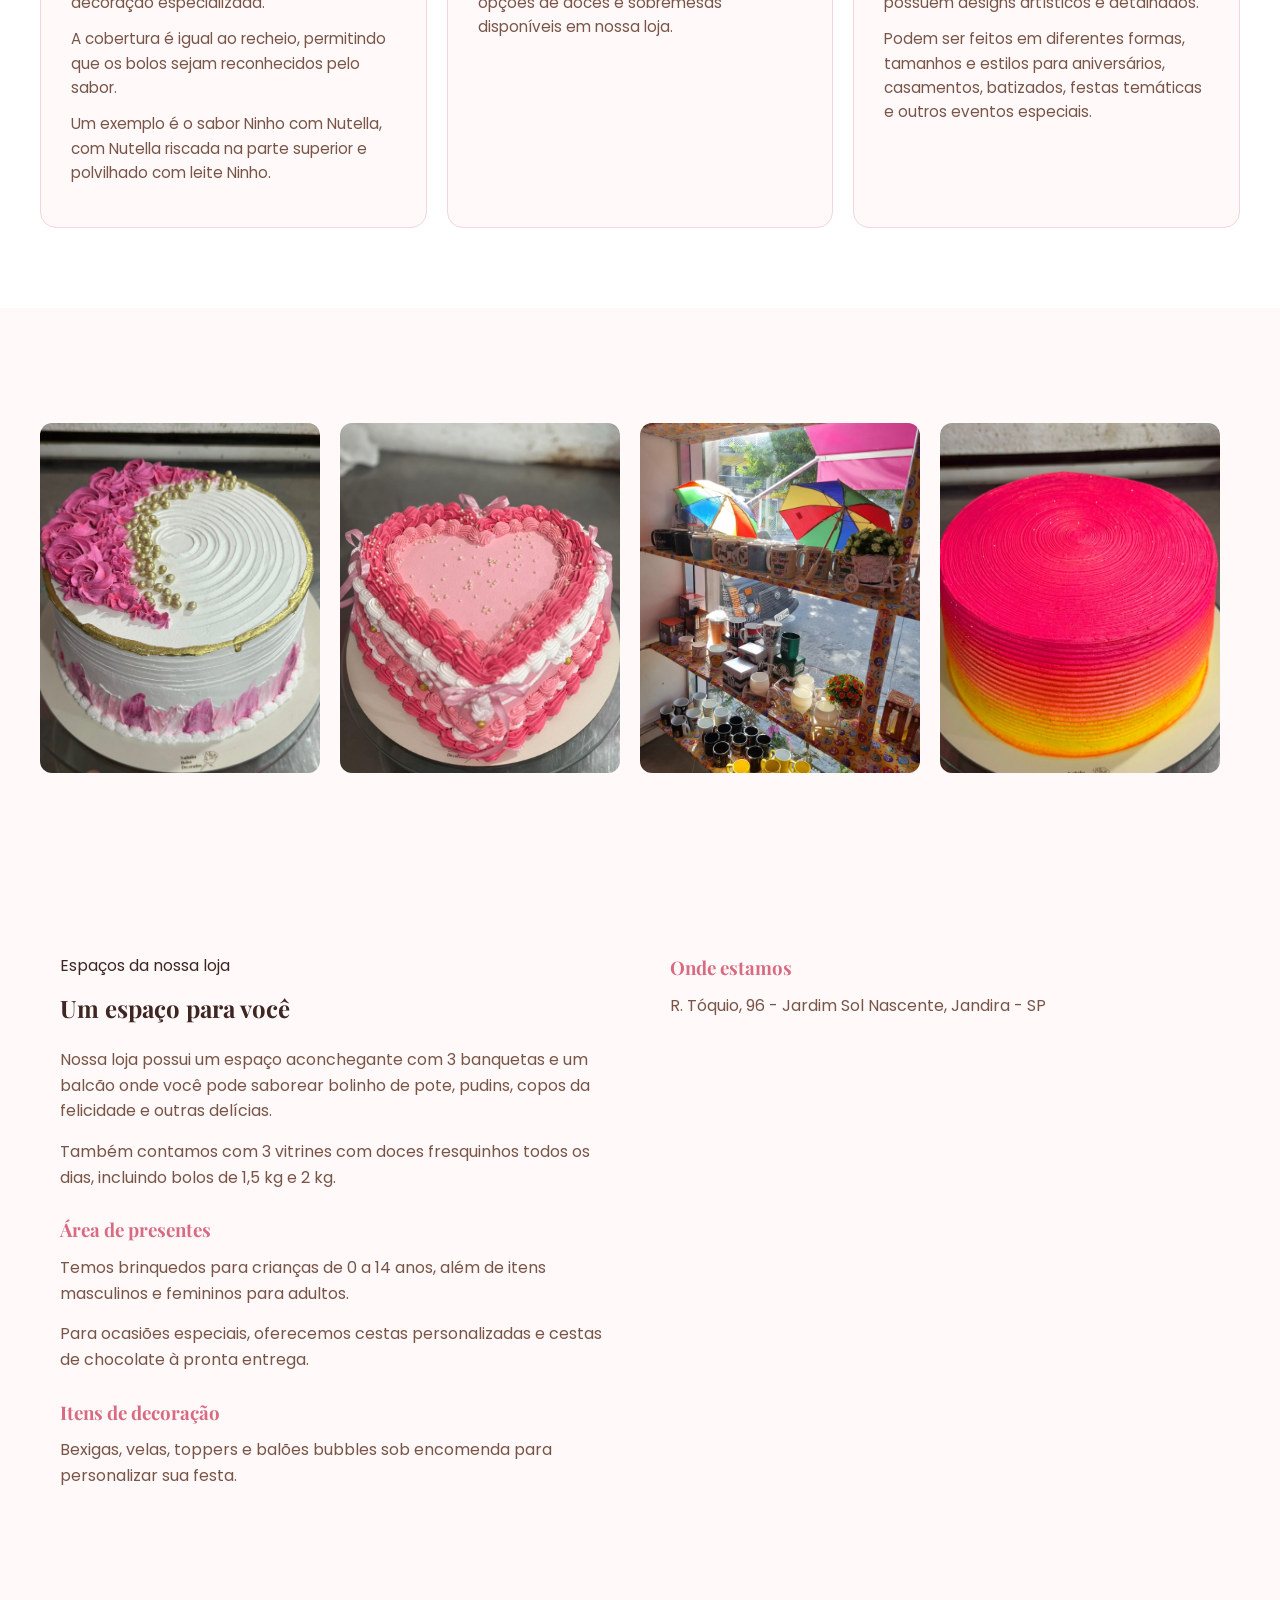
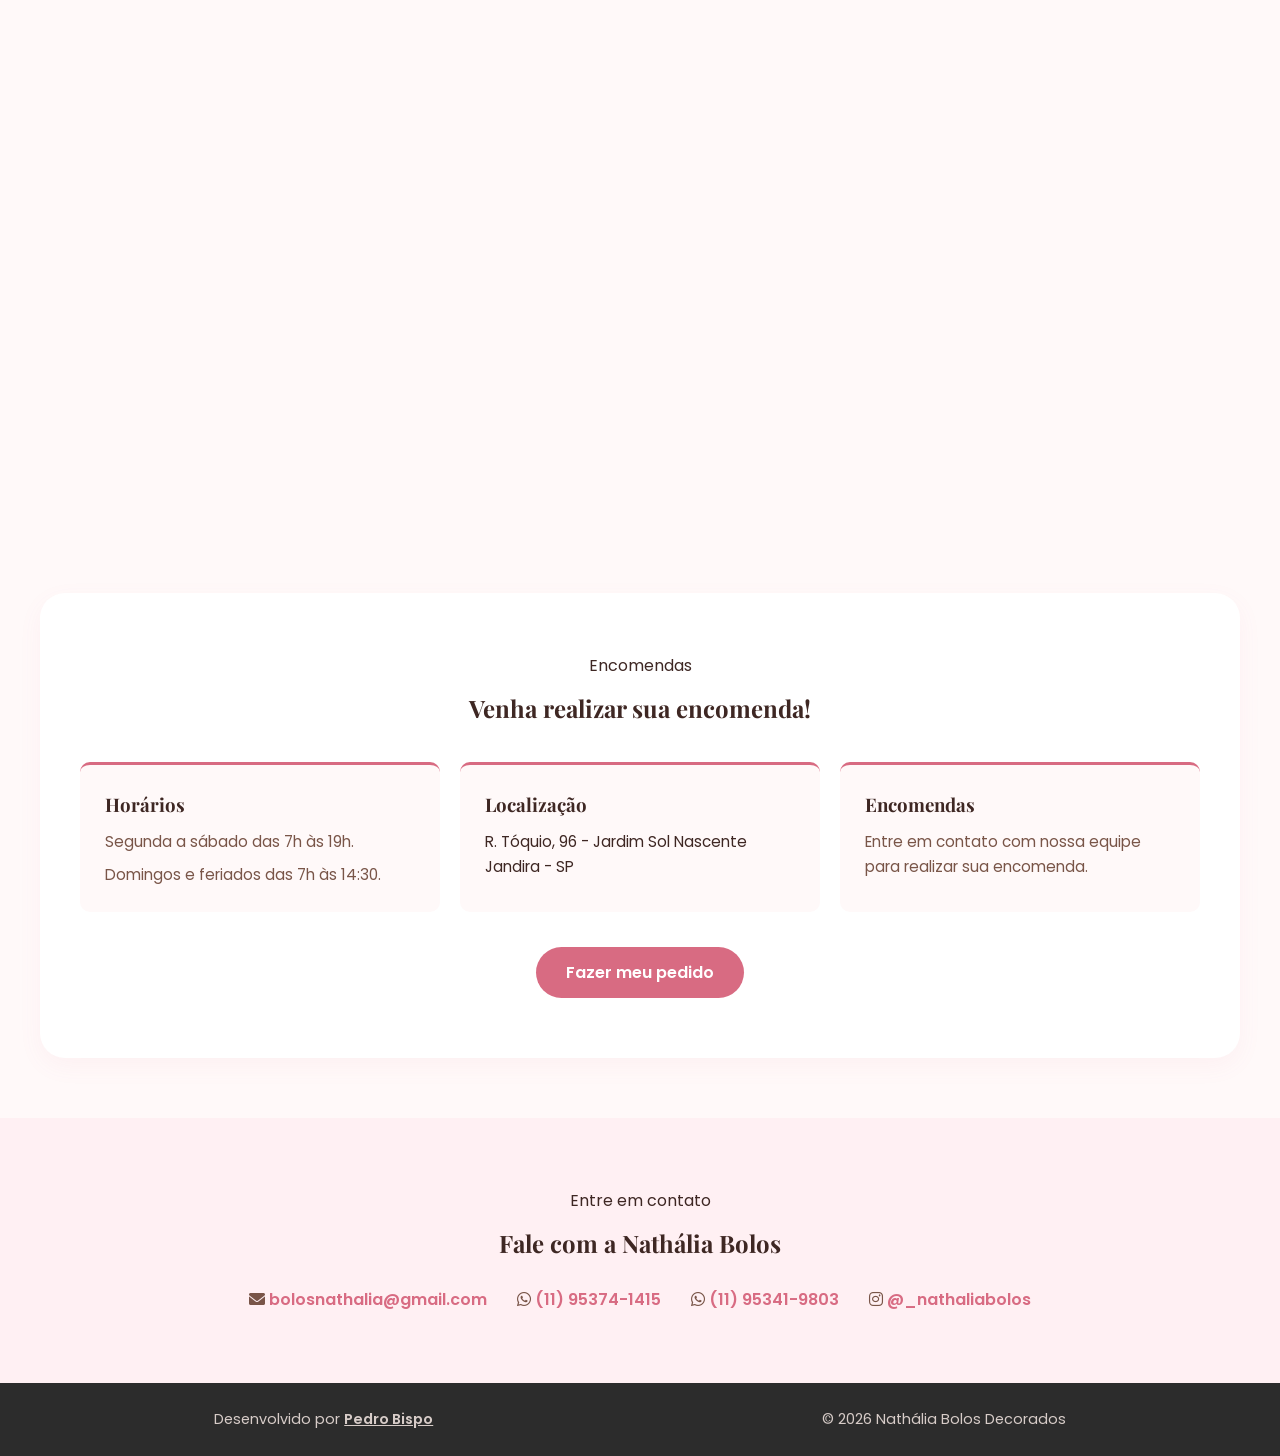
==== commit eb89844b: "Ajuste de classes" ====
--- a/index.html
+++ b/index.html
@@ -8,10 +8,11 @@
     <link rel="icon" href="assets/nathalia-bolos-favicon.ico">
     <link rel="stylesheet" href="css/index.css">
     <link rel="stylesheet" href="https://cdnjs.cloudflare.com/ajax/libs/font-awesome/6.0.0-beta3/css/all.min.css">
+    <script src="script.js" defer></script>
 </head>
 
 <body>
-
+    
     <header>
         <nav class="navbar-container">
             <div>
@@ -57,7 +58,7 @@
 
     <main>
         <!-- SOBRE -->
-        <section id="sobre" class="about">
+        <section id="sobre" class="about scroll-animation">
             <div>
                 <span>Quem somos</span>
                 <h1>Bolos e doces para cada ocasião especial</h1>
@@ -71,7 +72,7 @@
         </section>
 
         <!-- BOLOS -->
-        <section id="bolos" class="cakes">
+        <section id="bolos" class="cakes scroll-animation">
             <span>O que fazemos</span>
             <h2>Bolos para todos os momentos</h2>
 
@@ -103,7 +104,7 @@
         </section>
 
         <!-- NOSSA LOJA -->
-        <section id="loja" class="gallery">
+        <section id="loja" class="gallery scroll-animation">
 
             <div>
                 <img src="assets/bolo-gallery1.png" alt="bolo1">
@@ -116,7 +117,7 @@
         </section>
 
         <!-- INFORMAÇÕES DA LOJA -->
-        <section class="info">
+        <section id="info" class="info scroll-animation">
             <div>
                 <span>Espaços da nossa loja</span>
                 <h2>Um espaço para você</h2>
@@ -161,7 +162,7 @@
         </section>
 
         <!-- PRODUTOS -->
-        <section class="products">
+        <section class="products scroll-animation">
             <span>Também trabalhamos com</span>
             <h2>Delícias para todos os gostos</h2>
 
@@ -199,7 +200,7 @@
         </section>
 
         <!-- PEDIDO -->
-        <section id="pedido" class="order">
+        <section id="pedido" class="order scroll-animation">
             <span>Encomendas</span>
             <h2>Venha realizar sua encomenda!</h2>
 
@@ -228,7 +229,7 @@
         </section>
 
         <!-- CONTATO -->
-        <section id="contato" class="contact">
+        <section id="contato" class="contact scroll-animation">
             <span>Entre em contato</span>
             <h2>Fale com a Nathália Bolos</h2>
 
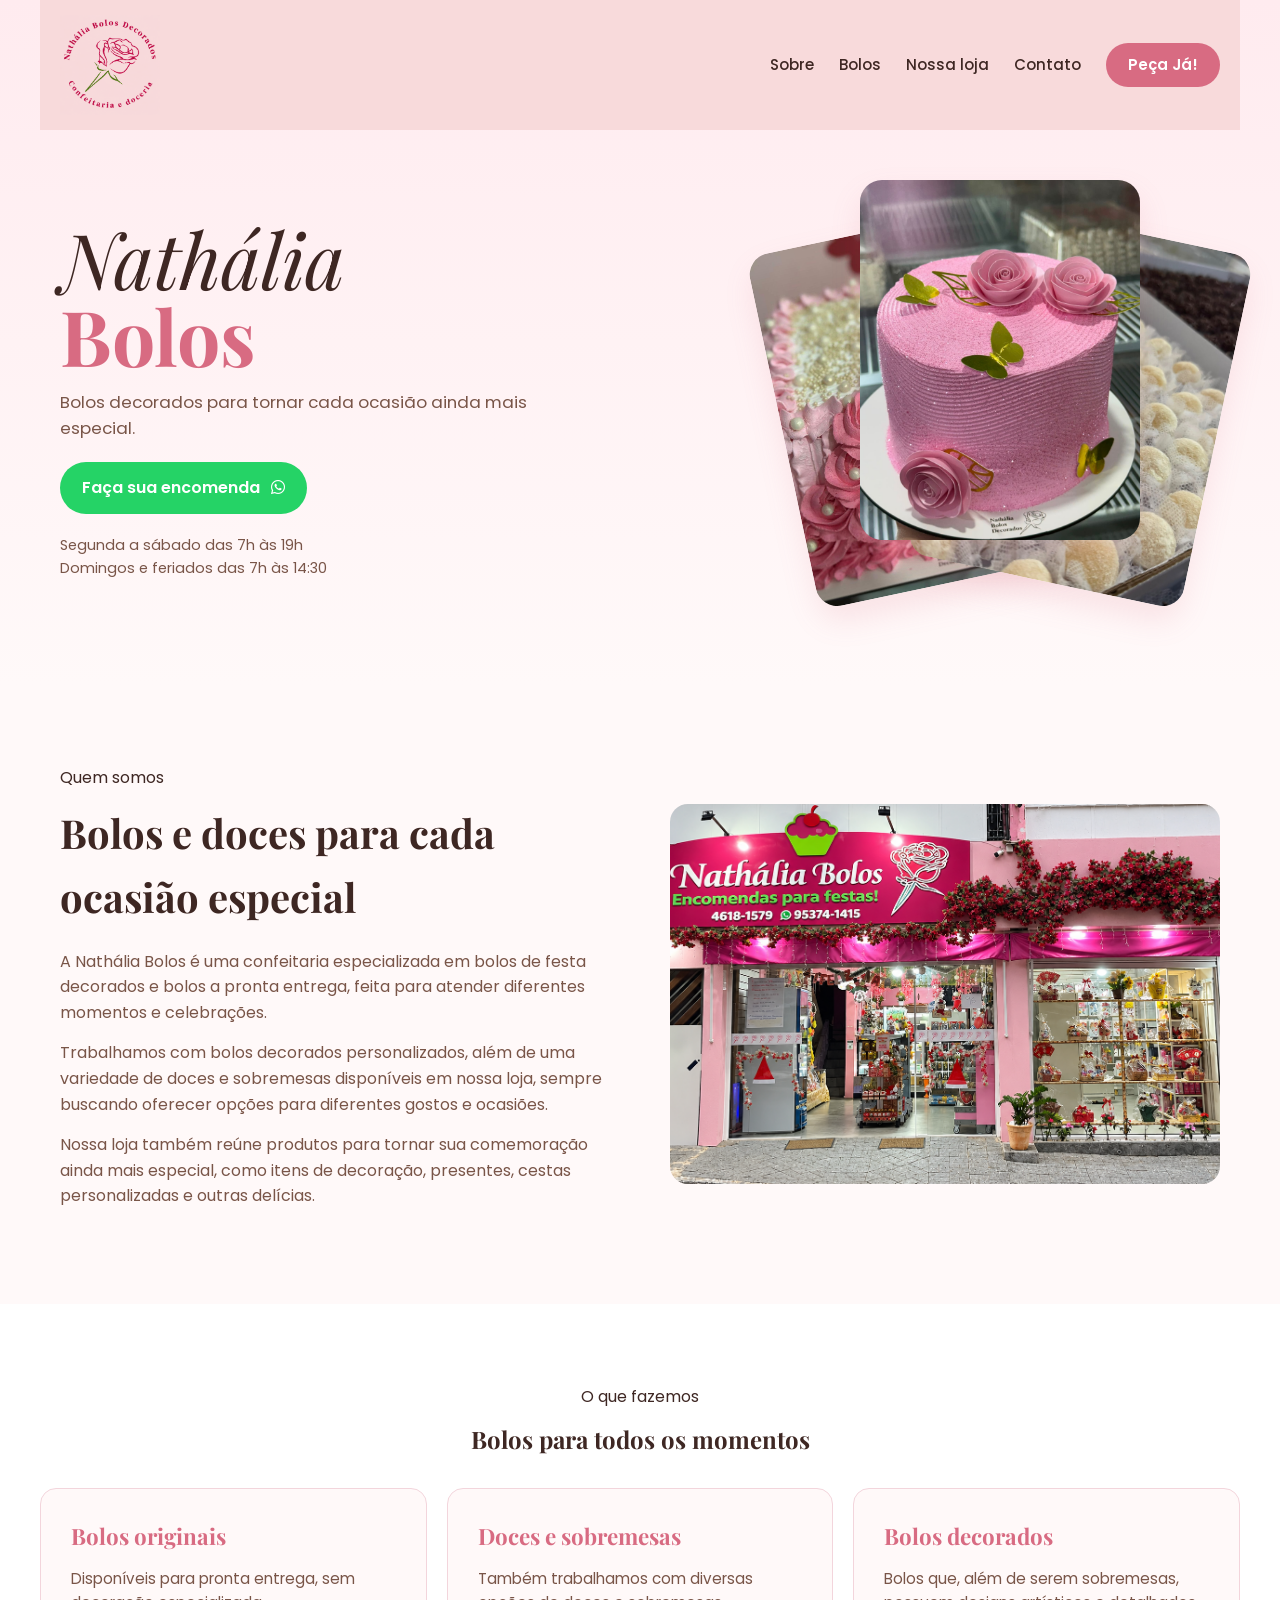
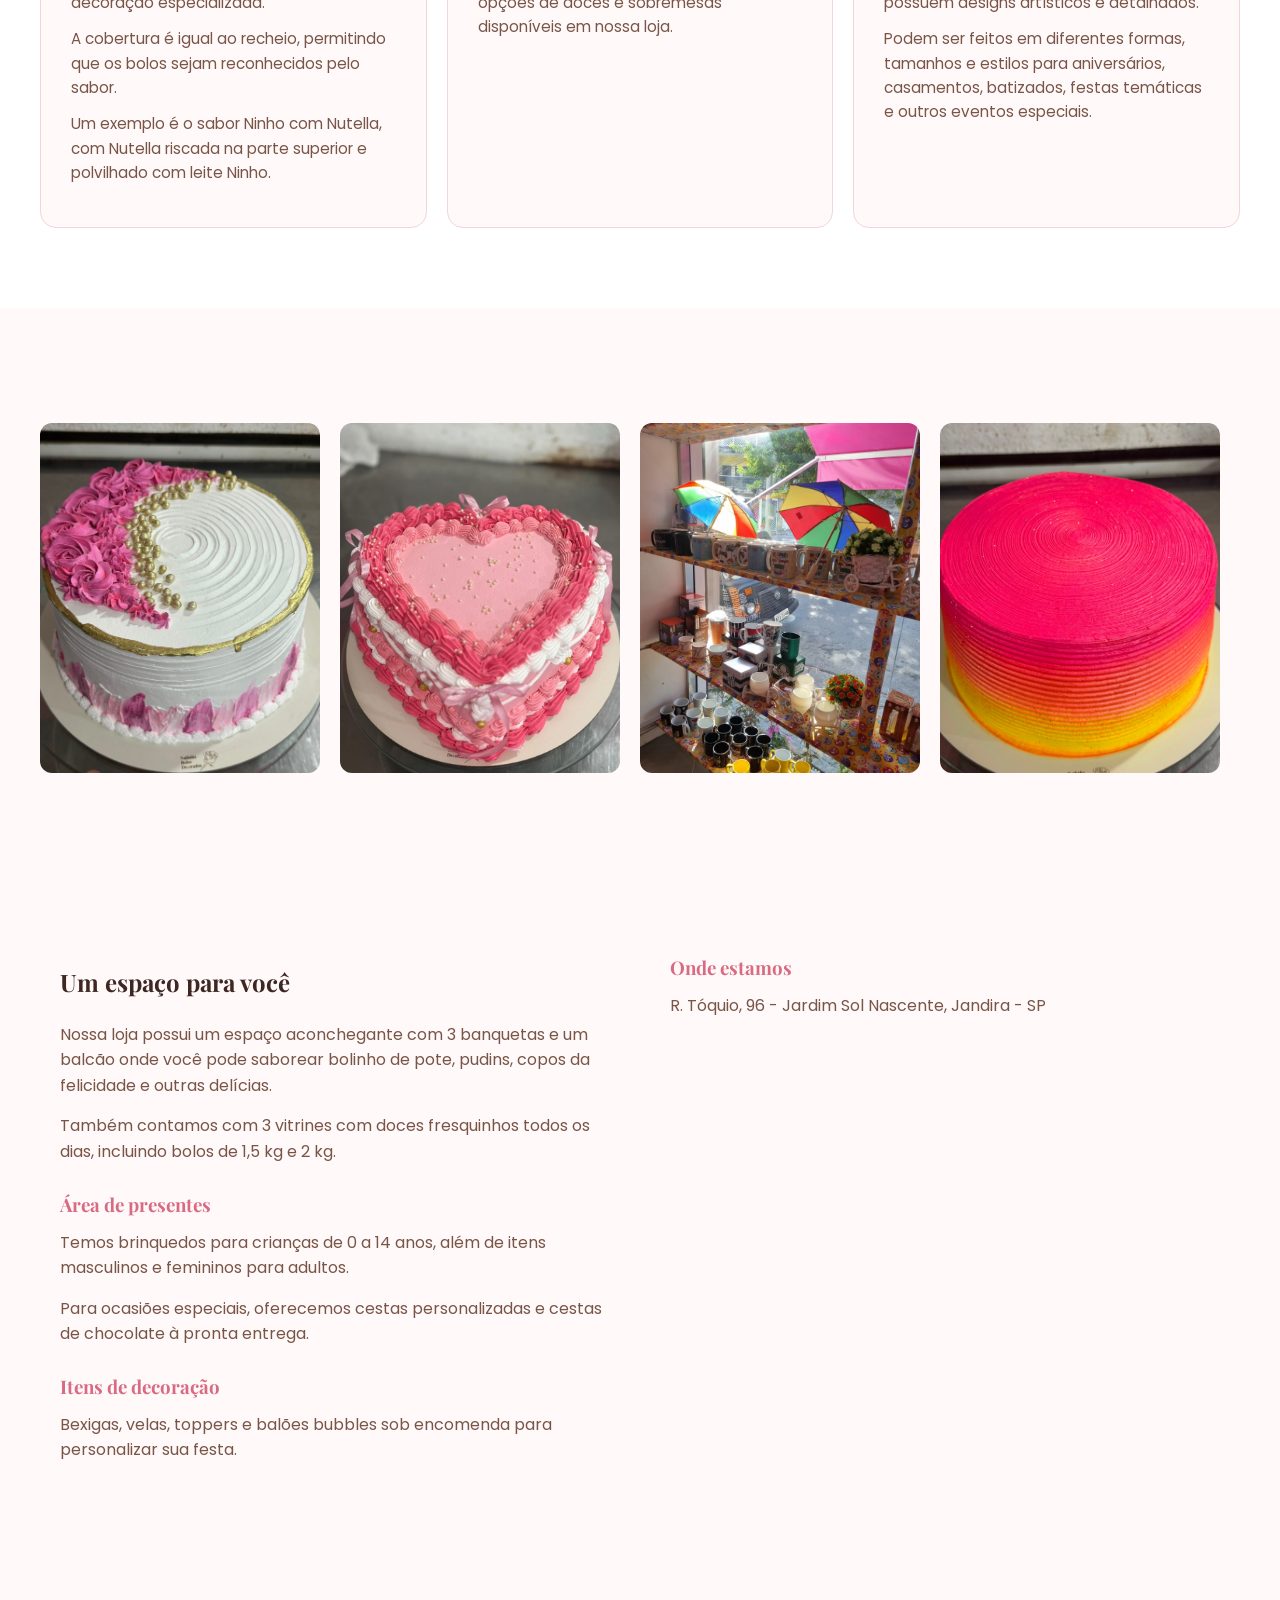
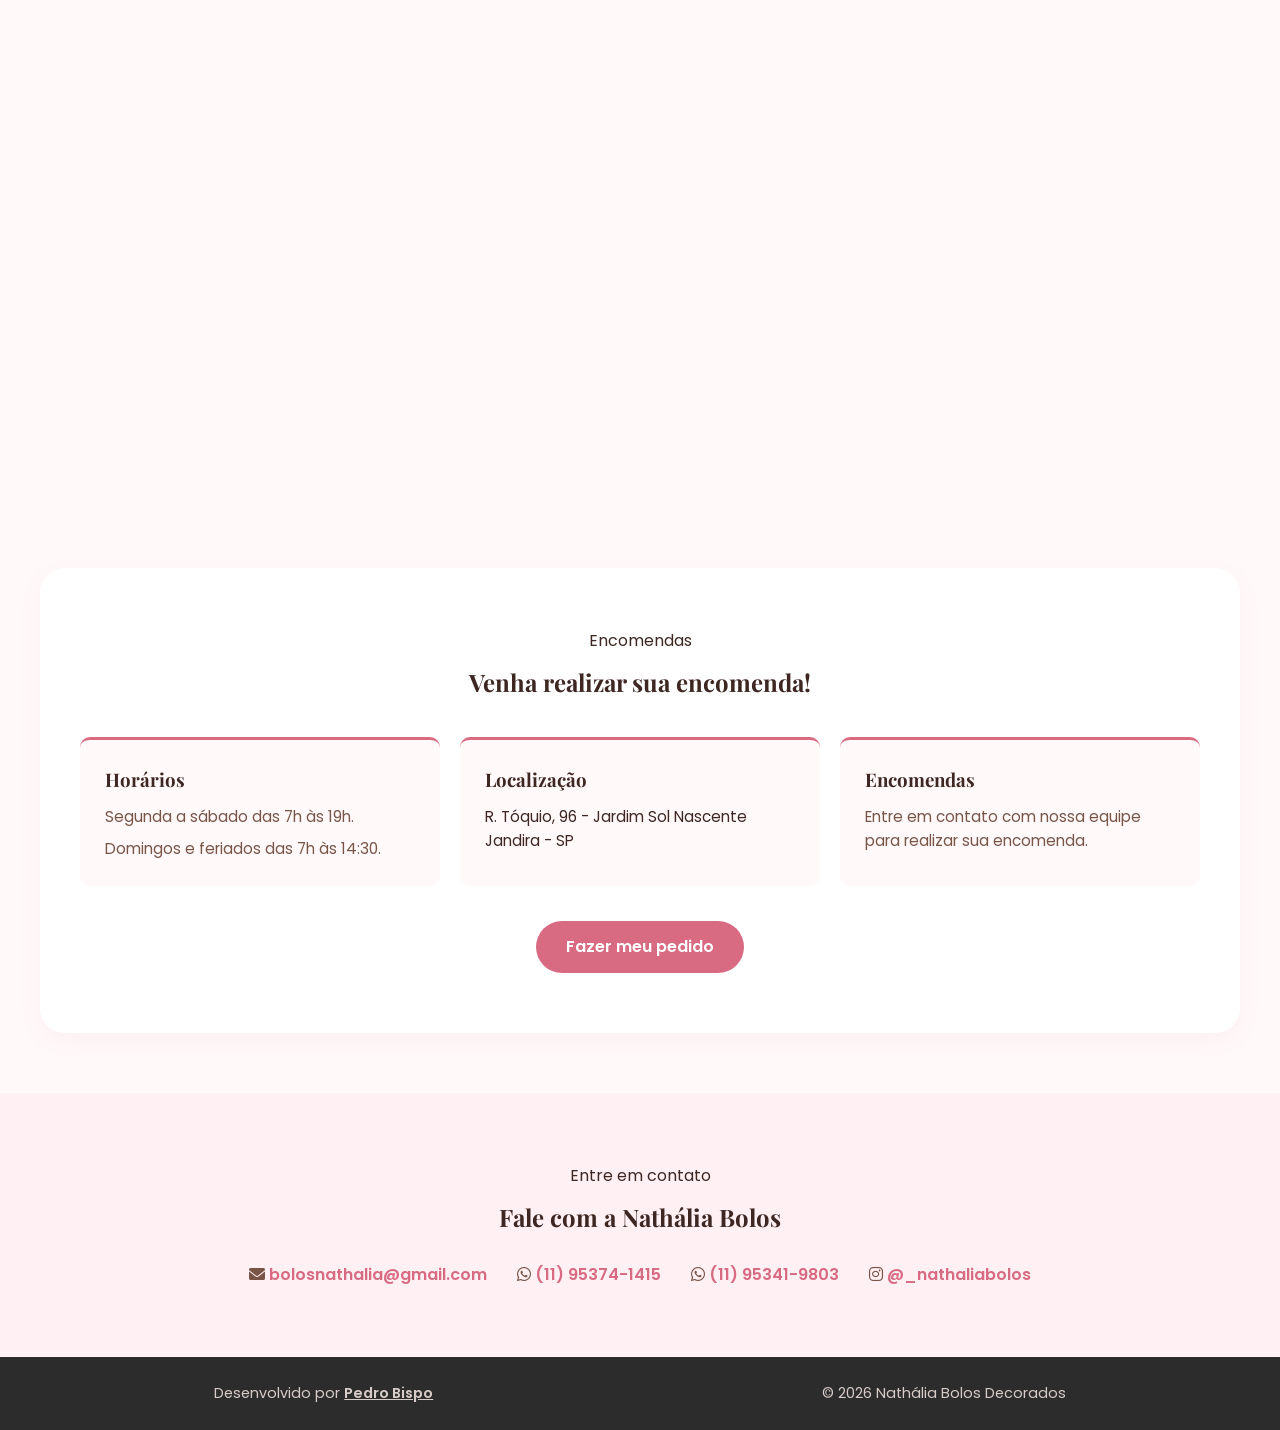
==== commit a57c3d6b: "Remoção de um span" ====
--- a/index.html
+++ b/index.html
@@ -119,7 +119,6 @@
         <!-- INFORMAÇÕES DA LOJA -->
         <section id="info" class="info scroll-animation">
             <div>
-                <span>Espaços da nossa loja</span>
                 <h2>Um espaço para você</h2>
                 <p>
                     Nossa loja possui um espaço aconchegante com 3 banquetas e um balcão
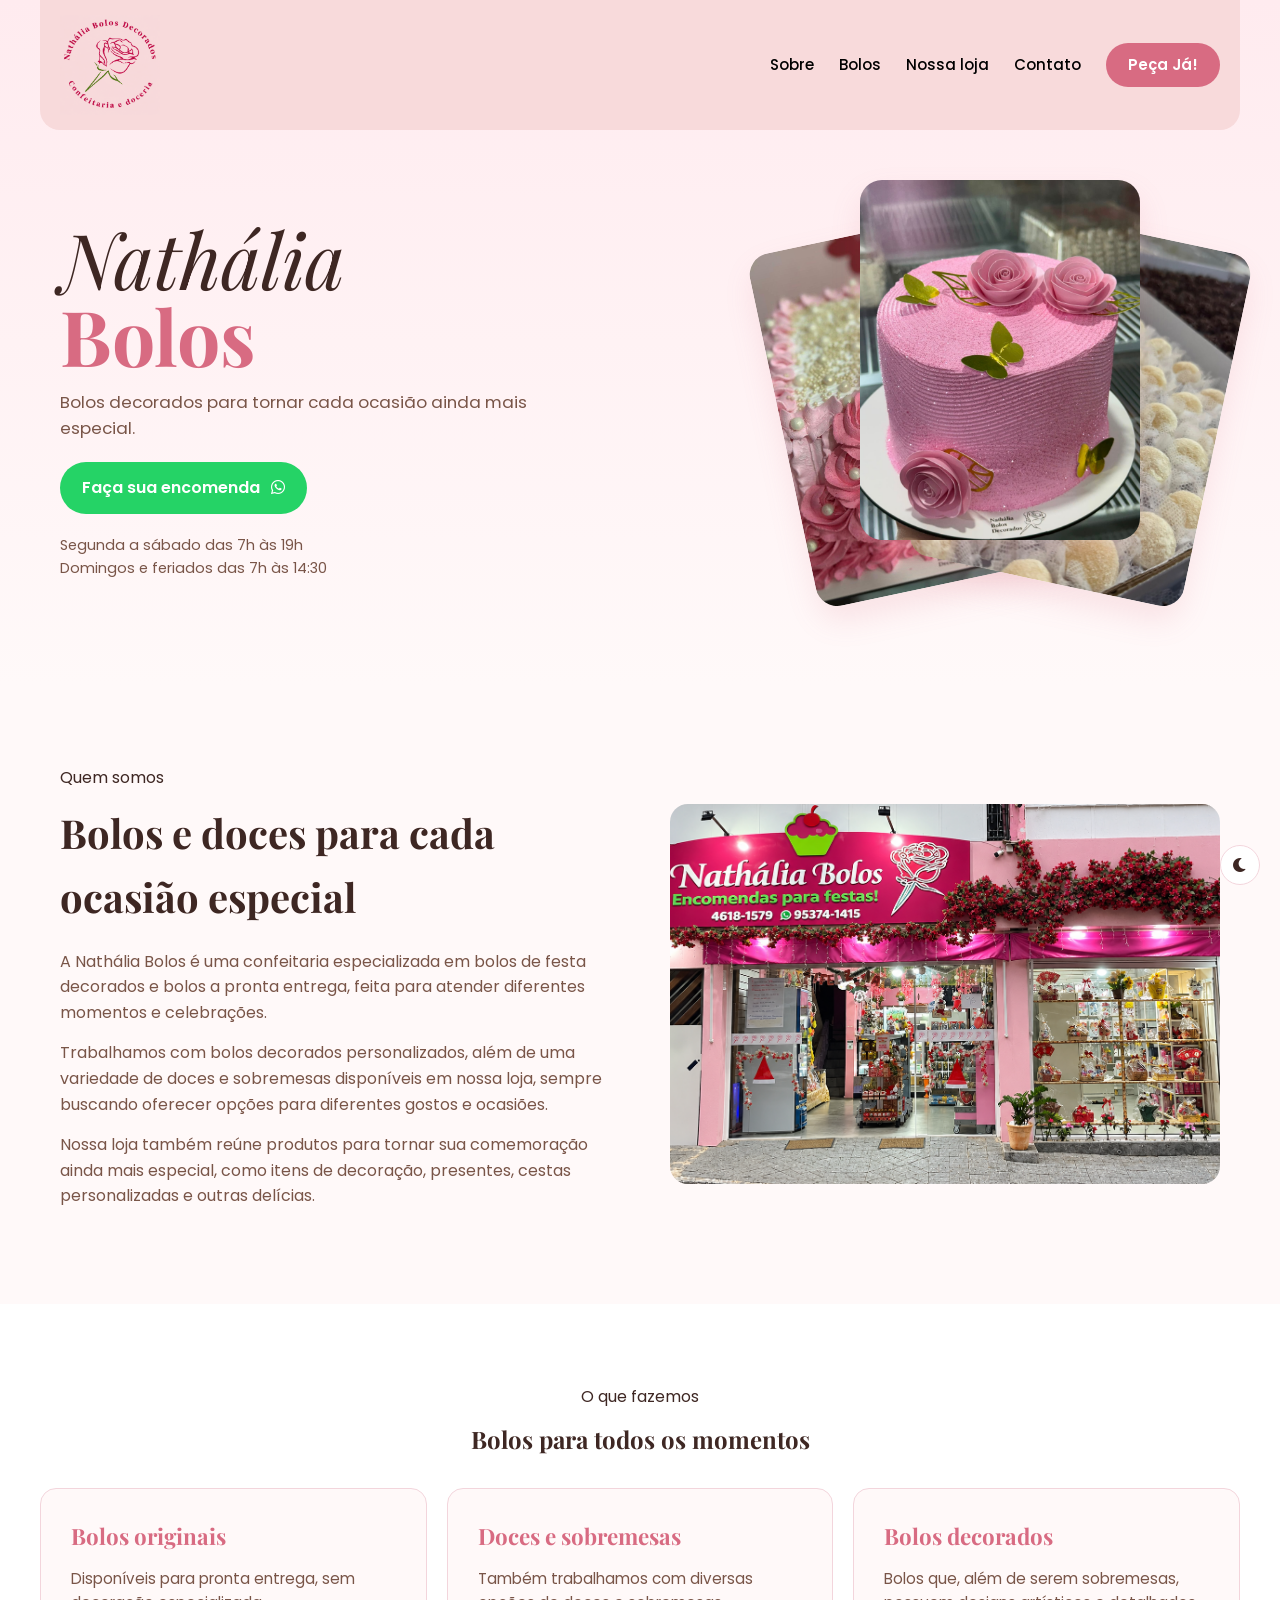
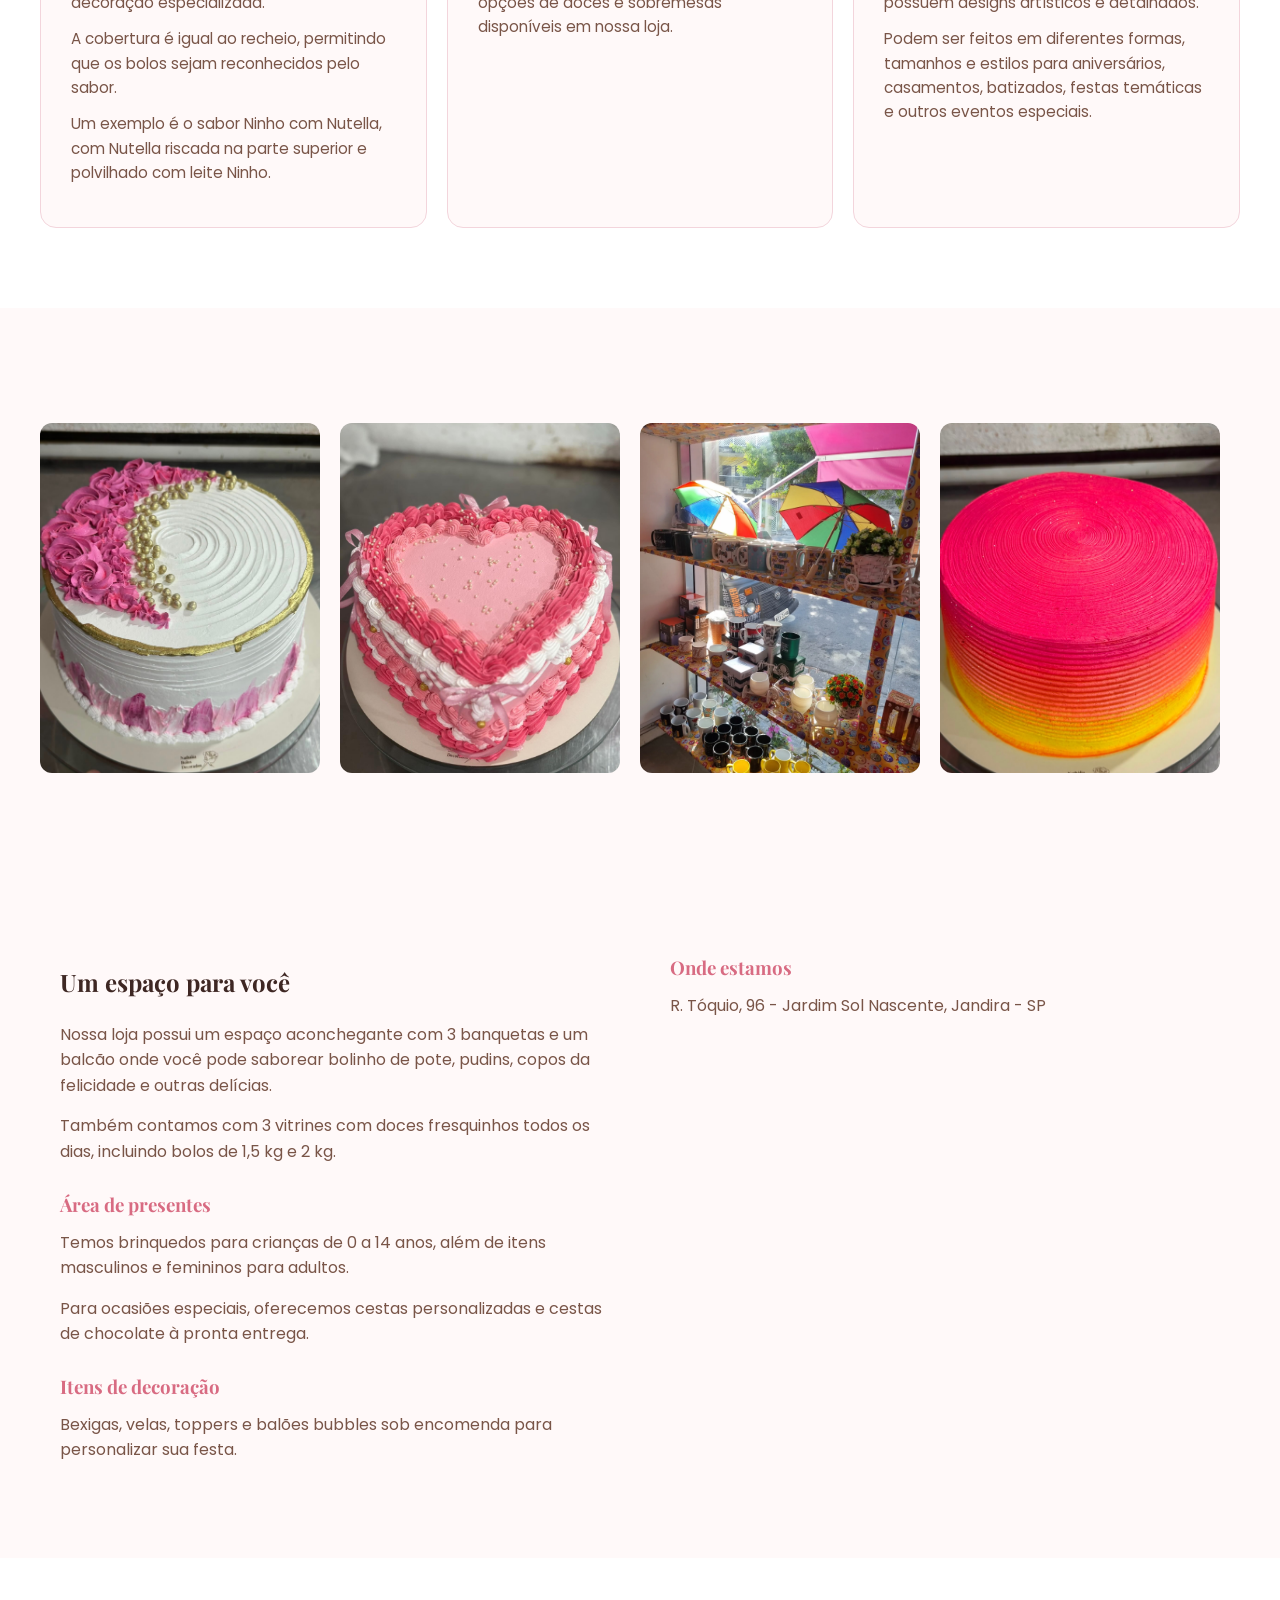
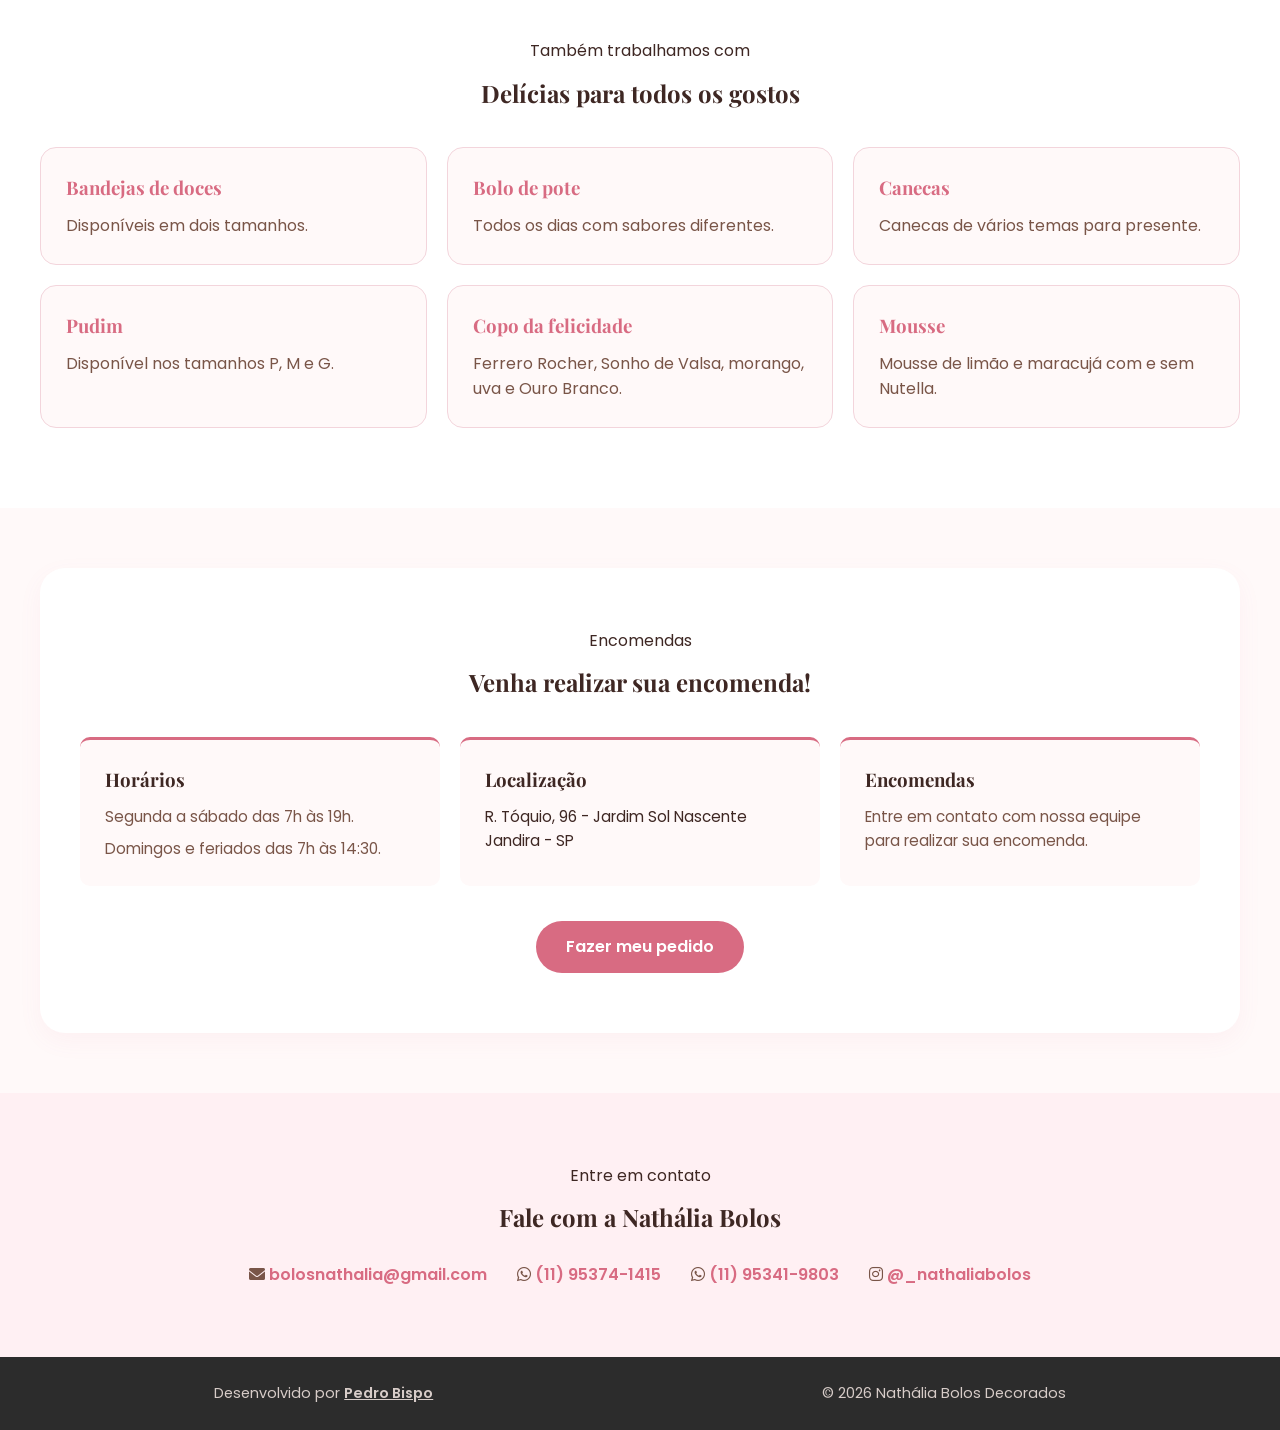
==== commit 8dab27c7: "Modo Dark" ====
--- a/index.html
+++ b/index.html
@@ -24,6 +24,9 @@
                 <a class="link" href="#loja">Nossa loja</a>
                 <a class="link" href="#contato">Contato</a>
                 <a class="link link-accent" href="#pedido">Peça Já!</a>
+                <button class="theme-toggle" type="button" aria-label="Alternar tema" aria-pressed="false" title="Ativar tema escuro">
+                    <i class="fas fa-moon"></i>
+                </button>
             </div>
         </nav>
 
--- a/css/index.css
+++ b/css/index.css
@@ -5,7 +5,7 @@
 ================================ */
 
 header {
-    background: linear-gradient(180deg, #FFEBEF 0%, var(--background) 100%);
+    background: linear-gradient(180deg, var(--header-start, #FFEBEF) 0%, var(--background) 100%);
 }
 
 .navbar-container {
@@ -16,6 +16,7 @@
     align-items: center;
     justify-content: space-between;
     background-color: #F8DADB;
+    border-radius: 0px 0px 20px 20px;
 }
 
 .navbar-container img {
@@ -28,10 +29,35 @@
     gap: 25px;
 }
 
+.theme-toggle {
+    position: fixed;
+    z-index: 999;
+    bottom: 15px;
+    right: 20px;
+    width: 40px;
+    height: 40px;
+    border: 1px solid var(--border);
+    border-radius: 50%;
+    background-color: var(--background-secondary);
+    color: var(--text);
+    cursor: pointer;
+    transition: background-color var(--transition), border-color var(--transition), transform var(--transition);
+}
+
+.theme-toggle:hover {
+    transform: translateY(-2px);
+    border-color: var(--primary);
+}
+
+.theme-toggle i {
+    font-size: 1rem;
+}
+
 .link {
     font-size: 15px;
     font-weight: 500;
     transition: color var(--transition);
+    color: black;
 }
 
 .link:hover {
@@ -293,7 +319,7 @@
 }
 
 .gallery > div::-webkit-scrollbar-track {
-    background-color: #F5E5E8;
+    background-color: var(--soft-panel-alt, #F5E5E8);
     border-radius: 10px;
 }
 
@@ -470,7 +496,7 @@
 
 .contact {
     padding: 70px 20px;
-    background-color: #FFF0F3;
+    background-color: var(--soft-panel, #FFF0F3);
     text-align: center;
 }
 
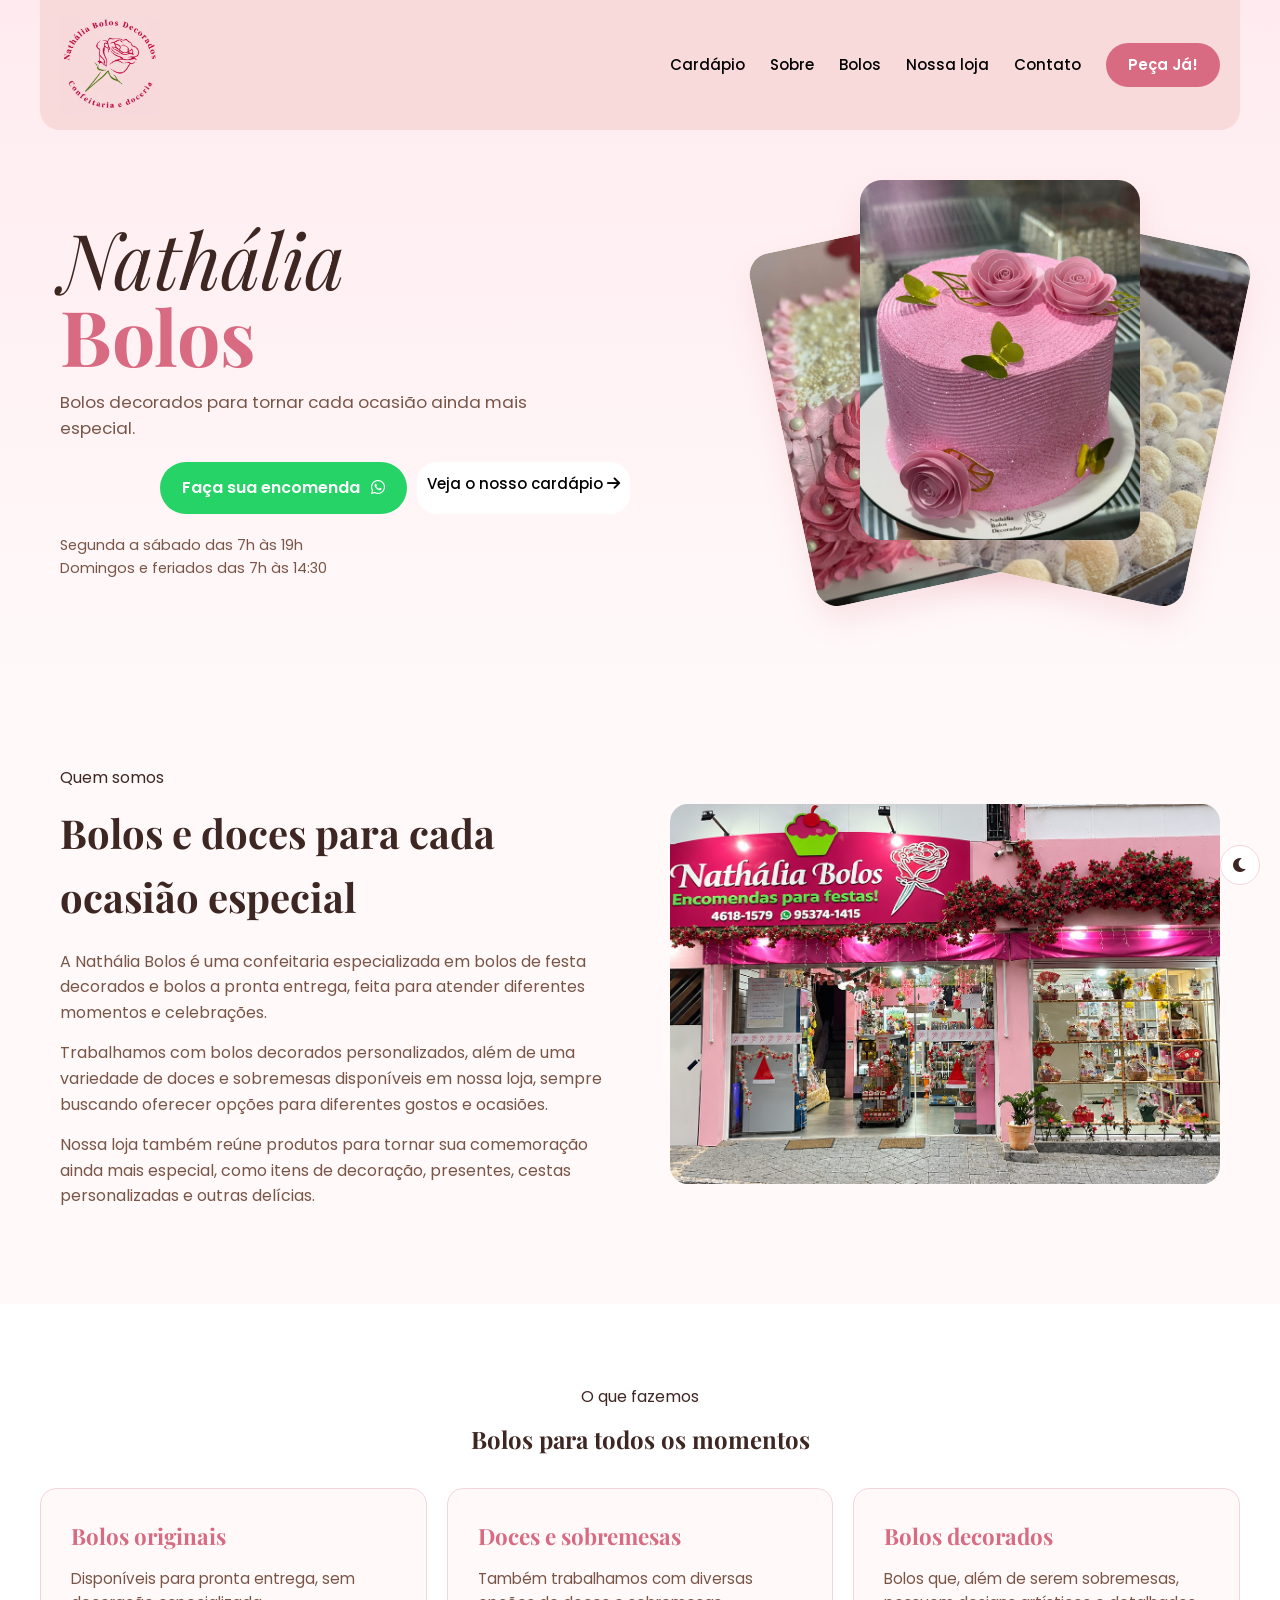
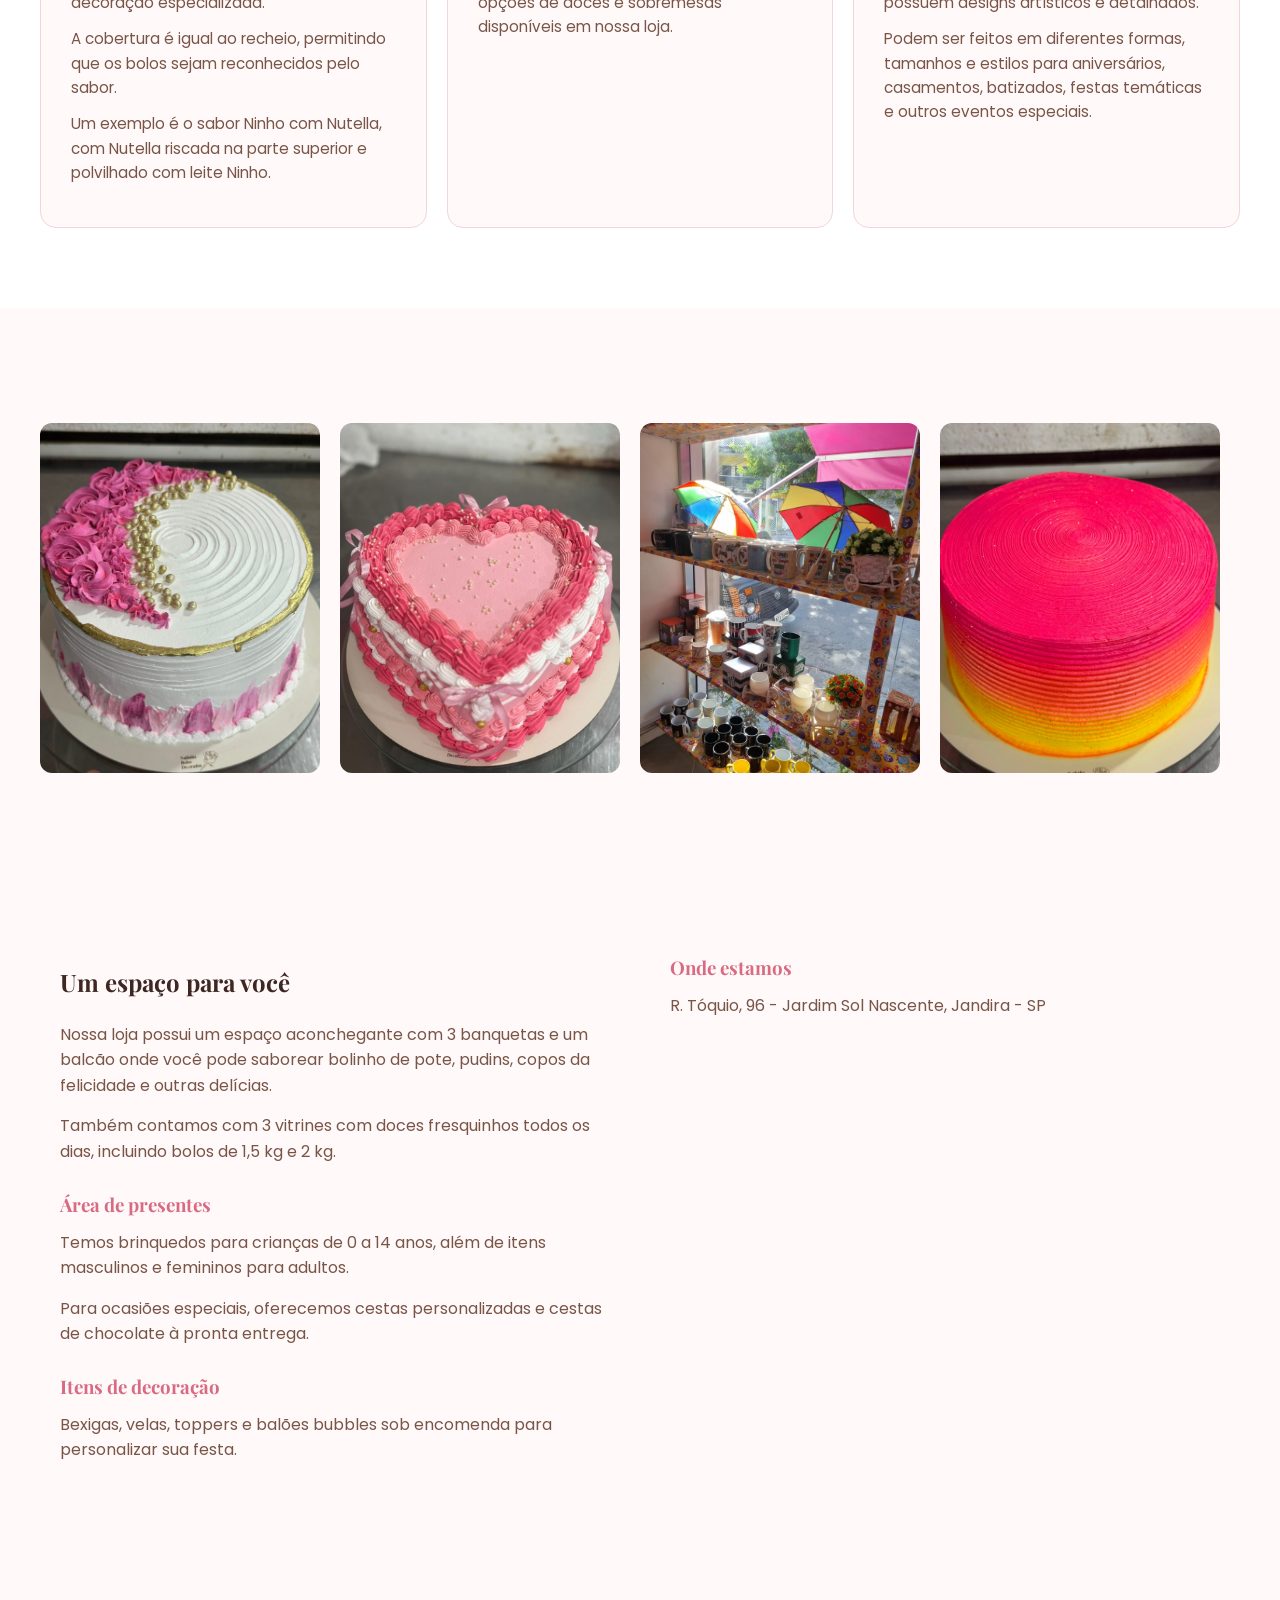
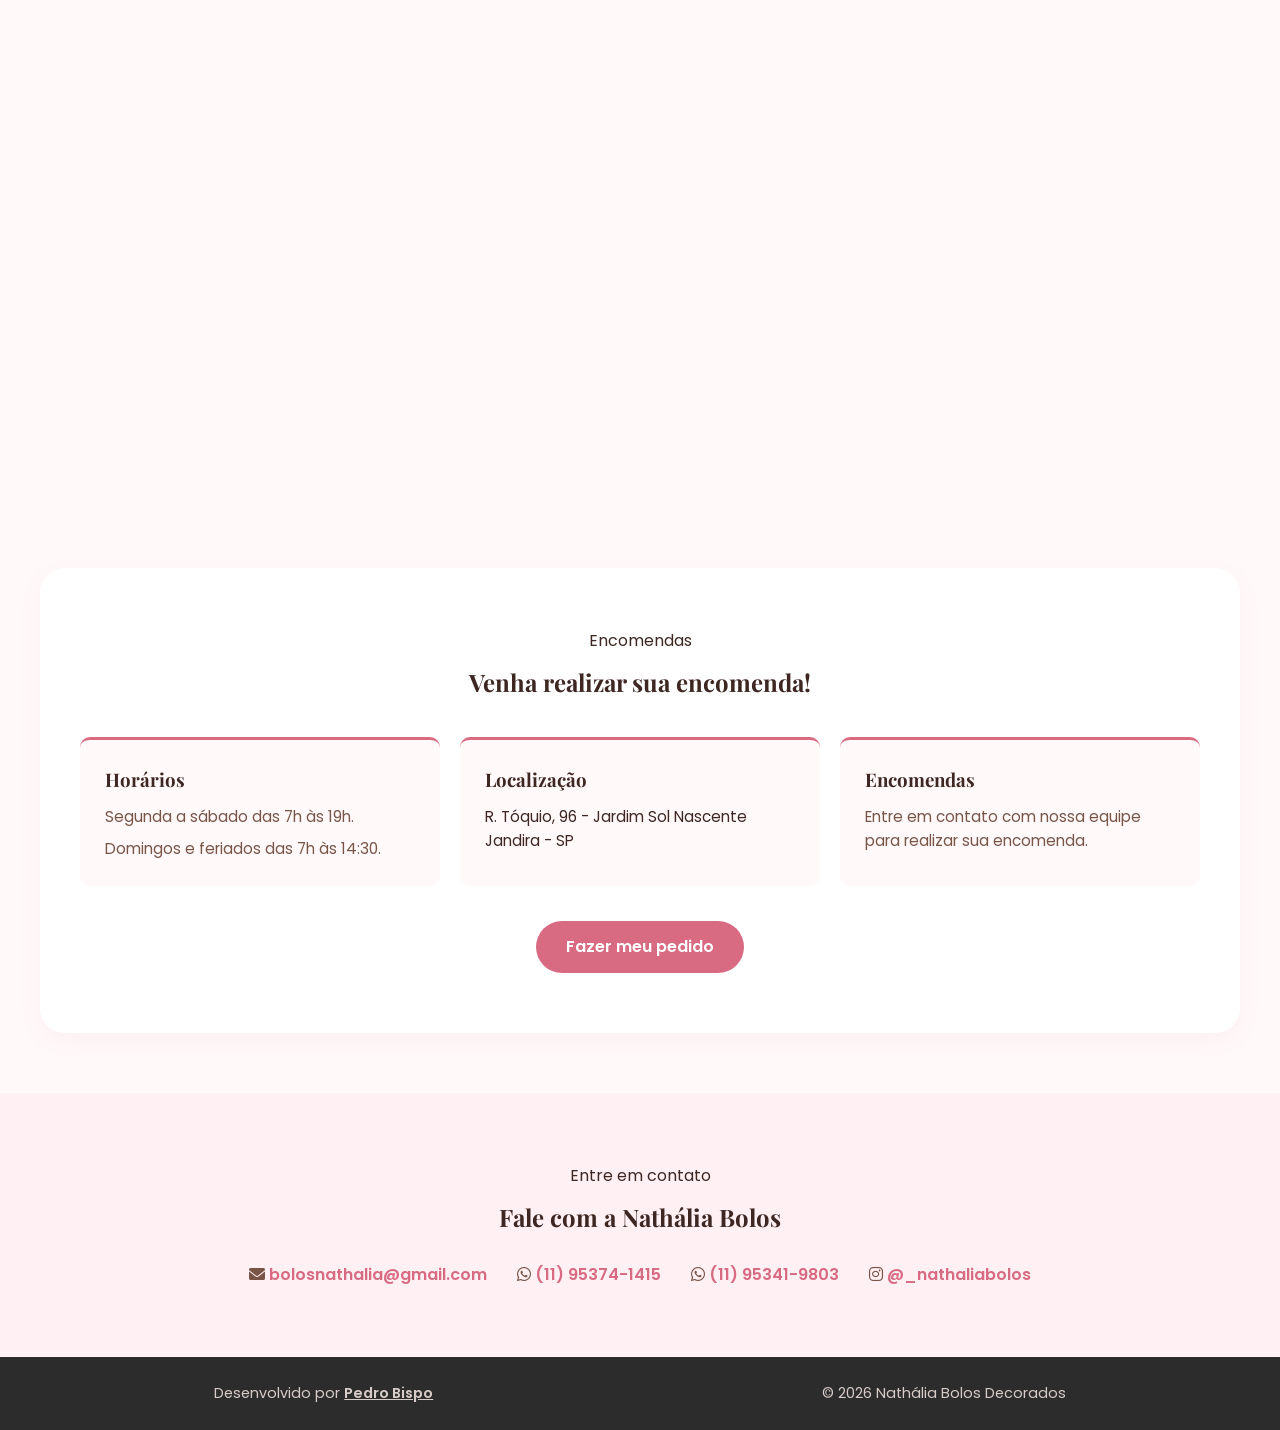
==== commit 18cb32b6: "cardápio" ====
--- a/index.html
+++ b/index.html
@@ -1,9 +1,10 @@
 <!DOCTYPE html>
 <html lang="pt-br">
-
 <head>
     <meta charset="UTF-8">
     <meta name="viewport" content="width=device-width, initial-scale=1.0">
+    <meta name="description" content="Nathália Bolos Decorados em Jandira - SP. Bolos decorados, bolos a pronta entrega, doces, presentes e itens para festas.">
+    <meta name="keywords" content="bolos decorados, bolos em Jandira, confeitaria em Jandira, bolos a pronta entrega, doces em Jandira">
     <title>Nathália Bolos Decorados</title>
     <link rel="icon" href="assets/nathalia-bolos-favicon.ico">
     <link rel="stylesheet" href="css/index.css">
@@ -13,12 +14,18 @@
 
 <body>
     
+    <!-- MODAL DE PREÇOS -->
+    <section class="price-modal" id="priceModal" style="display: none">
+        
+    </section>
+
     <header>
         <nav class="navbar-container">
             <div>
                 <img src="assets/logo.png" alt="Nathália Bolos" width="100px">
             </div>
             <div>
+                <a class="link" href="">Cardápio</a>
                 <a class="link" href="#sobre">Sobre</a>
                 <a class="link" href="#bolos">Bolos</a>
                 <a class="link" href="#loja">Nossa loja</a>
@@ -39,11 +46,15 @@
 
                 <p>Bolos decorados para tornar cada ocasião ainda mais especial.</p>
 
-                <a class="hero-cta" href="https://wa.me/5511953741415">
-                    <div>
-                        <p>Faça sua encomenda <i class="fab fa-whatsapp"></i></p>
-                    </div>
-                </a>
+
+                <div class="hero-buttons">
+                    <a class="hero-cta" href="https://wa.me/5511953741415">
+                        <div>
+                            <p>Faça sua encomenda <i class="fab fa-whatsapp"></i></p>
+                        </div>
+                    </a>
+                    <a id="openModal" class="link link-cardapio" href="#cardapio">Veja o nosso cardápio <i class="fa-solid fa-arrow-right"></i></a>
+                </div>
 
                 <p>
                     Segunda a sábado das 7h às 19h<br>
--- a/css/index.css
+++ b/css/index.css
@@ -79,6 +79,268 @@
     transform: translateY(-2px);
 }
 
+.price-modal {
+    position: fixed;
+    inset: 0;
+    z-index: 1000;
+    display: none;
+    align-items: center;
+    justify-content: center;
+    padding: 30px;
+    background-color: rgba(0, 0, 0, 0.45);
+}
+
+/* Container de Conteúdo Geral do Modal */
+.price-modal > div {
+    width: min(900px, 100%);
+    max-height: 85vh;
+    padding: 40px;
+    background-color: var(--background);
+    border: 1px solid var(--border);
+    border-radius: 20px;
+    overflow-y: auto;
+    font-family: inherit;
+    color: var(--text);
+}
+
+/* Customização da Barra de Rolagem Interna */
+.price-modal > div::-webkit-scrollbar {
+    width: 7px;
+}
+
+.price-modal > div::-webkit-scrollbar-track {
+    background-color: var(--soft-panel-alt, #F5E5E8);
+    border-radius: 10px;
+}
+
+.price-modal > div::-webkit-scrollbar-thumb {
+    background-color: var(--border);
+    border-radius: 10px;
+}
+
+/* Botão Flutuante/Sticky para Fechamento */
+.price-modal .price-modal-close {
+    position: sticky;
+    top: 0;
+    margin-left: auto;
+    width: 40px;
+    height: 40px;
+    display: flex;
+    align-items: center;
+    justify-content: center;
+    border: none;
+    border-radius: 50%;
+    background-color: var(--background-secondary);
+    color: var(--text);
+    font-size: 1.2rem;
+    cursor: pointer;
+    z-index: 10;
+    transition: background-color var(--transition), color var(--transition), transform var(--transition);
+}
+
+.price-modal .price-modal-close:hover {
+    background-color: var(--border);
+    color: var(--primary);
+    transform: scale(1.05);
+}
+
+/* --- ELEMENTOS DO CONTEÚDO INTERNO --- */
+
+/* Cabeçalho do Cardápio */
+.price-modal-header {
+    text-align: center;
+    margin-bottom: 35px;
+    padding-bottom: 20px;
+    border-bottom: 2px dashed var(--border);
+}
+
+.price-modal-header span {
+    font-size: 0.85rem;
+    text-transform: uppercase;
+    letter-spacing: 2px;
+    color: var(--primary);
+    font-weight: 600;
+}
+
+.price-modal-header h2 {
+    font-size: 2.2rem;
+    color: var(--text);
+    margin: 5px 0 10px 0;
+    font-family: var(--font-title), serif;
+}
+
+.price-modal-header p {
+    font-size: 1rem;
+    color: var(--text);
+    opacity: 0.8;
+    margin: 0;
+}
+
+/* Seções de Categorias */
+.price-section {
+    margin-bottom: 30px;
+    background-color: var(--background-secondary);
+    border: 1px solid var(--border);
+    padding: 25px;
+    border-radius: 16px;
+}
+
+.price-section h3 {
+    font-size: 1.35rem;
+    color: var(--primary);
+    margin-top: 0;
+    margin-bottom: 20px;
+    border-left: 4px solid var(--primary);
+    padding-left: 12px;
+    font-family: var(--font-title), sans-serif;
+}
+
+/* Grupos de Sabores e Massas */
+.price-group {
+    margin-bottom: 15px;
+    padding-bottom: 12px;
+    border-bottom: 1px dashed var(--border);
+}
+
+.price-group:last-of-type {
+    border-bottom: none;
+}
+
+.price-group h4 {
+    font-size: 0.95rem;
+    color: var(--primary);
+    margin: 0 0 6px 0;
+    text-transform: uppercase;
+    letter-spacing: 0.5px;
+}
+
+.price-group p {
+    font-size: 0.95rem;
+    line-height: 1.6;
+    margin: 0;
+    color: var(--text);
+}
+
+/* Preço Estático Destacado (Cento/Unidades) */
+.price-group > strong {
+    display: inline-block;
+    margin-top: 8px;
+    font-size: 1rem;
+    color: var(--primary);
+    background-color: var(--soft-panel-alt, #F5E5E8);
+    padding: 4px 12px;
+    border-radius: 20px;
+}
+
+/* Bloco Grid de Exibição dos Valores */
+.price-values {
+    display: grid;
+    grid-template-columns: repeat(auto-fit, minmax(130px, 1fr));
+    gap: 12px;
+    margin-top: 20px;
+    background-color: var(--soft-panel-alt, #F5E5E8);
+    padding: 15px;
+    border-radius: 12px;
+}
+
+.price-values div {
+    display: flex;
+    flex-direction: column;
+    align-items: center;
+    justify-content: center;
+    background-color: var(--background);
+    padding: 10px;
+    border-radius: 8px;
+    border: 1px solid var(--border);
+}
+
+.price-values strong {
+    font-size: 0.8rem;
+    color: var(--text);
+    opacity: 0.7;
+    text-transform: uppercase;
+    margin-bottom: 4px;
+}
+
+.price-values span {
+    font-size: 1.05rem;
+    font-weight: 700;
+    color: var(--text);
+}
+
+/* Grid otimizado para a listagem extensa de bolos por kg */
+.price-values-large {
+    grid-template-columns: repeat(auto-fit, minmax(110px, 1fr));
+}
+
+/* Link de Ação Final (Botão do WhatsApp) */
+.price-modal-order {
+    display: flex;
+    align-items: center;
+    justify-content: center;
+    gap: 10px;
+    background-color: #25D366;
+    color: #ffffff !important; /* Força o texto em branco independente de regras gerais */
+    text-decoration: none;
+    font-weight: 600;
+    font-size: 1.05rem;
+    padding: 15px 30px;
+    border-radius: 50px;
+    margin-top: 25px;
+    text-align: center;
+    box-shadow: 0 4px 15px rgba(37, 211, 102, 0.2);
+    transition: background-color var(--transition), transform var(--transition);
+}
+
+.price-modal-order:hover {
+    background-color: #1EBE5D;
+    transform: translateY(-2px);
+}
+
+/* --- RESPONSIVIDADE E ANIMAÇÃO MOBILE --- */
+
+@media (max-width: 768px) {
+    .price-modal {
+        align-items: flex-end;
+        padding: 0;
+    }
+
+    .price-modal > div {
+        width: 100%;
+        max-height: 85vh;
+        padding: 30px 20px 40px;
+        border-radius: 24px 24px 0 0;
+        border-bottom: none;
+        animation: modalMobile 0.3s ease;
+    }
+
+    .price-modal .price-modal-close {
+        width: 36px;
+        height: 36px;
+        font-size: 1.1rem;
+    }
+
+    .price-modal-header h2 {
+        font-size: 1.8rem;
+    }
+
+    .price-section {
+        padding: 15px;
+    }
+
+    .price-values {
+        grid-template-columns: repeat(2, 1fr);
+    }
+}
+
+@keyframes modalMobile {
+    from {
+        transform: translateY(100%);
+    }
+    to {
+        transform: translateY(0);
+    }
+}
 
 /* ================================
    HERO
@@ -129,6 +391,14 @@
     font-size: 0.9rem;
 }
 
+.hero-buttons {
+    display: flex;
+    flex-wrap: wrap;
+    justify-content:center;
+    gap: 10px;
+    width: 100%;
+}
+
 
 /* ================================
    HERO CTA
@@ -164,6 +434,15 @@
     margin-left: 7px;
 }
 
+.link-cardapio {
+    background-color: white;
+    padding: 10px;
+    border-radius: 20px;
+}
+
+.link-cardapio:hover {
+    transform: translateY(-2px);
+}
 
 /* ================================
    HERO BOLOS
